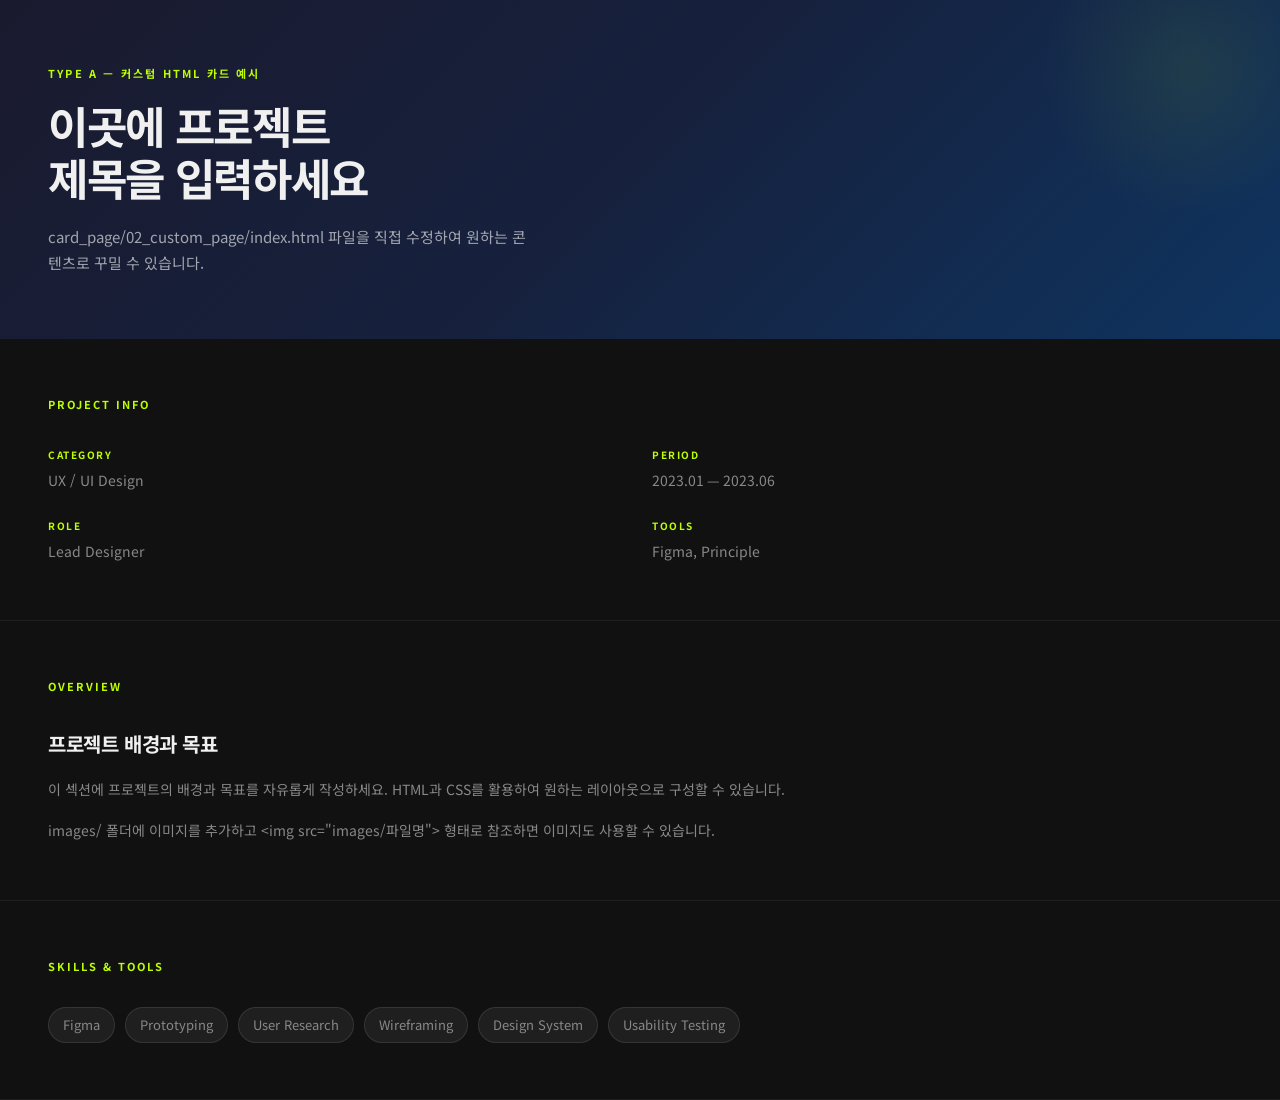
==== index.html @ d8ff1379 "test_upload Base test" ====
<!DOCTYPE html>
<html lang="ko">
<head>
  <meta charset="UTF-8">
  <meta name="viewport" content="width=device-width, initial-scale=1.0">
  <title>커스텀 페이지 예시</title>
  <link href="https://fonts.googleapis.com/css2?family=Noto+Sans+KR:wght@300;400;700&display=swap" rel="stylesheet">
  <style>
    :root {
      --accent: #beff00;
      --bg: #111;
      --text: #f0f0f0;
      --text-muted: #888;
    }

    * { box-sizing: border-box; margin: 0; padding: 0; }

    body {
      background: var(--bg);
      color: var(--text);
      font-family: 'Noto Sans KR', sans-serif;
      line-height: 1.7;
    }

    /* ── 히어로 ── */
    .hero {
      display: flex;
      flex-direction: column;
      justify-content: flex-end;
      padding: 64px 48px;
      min-height: 300px;
      background: linear-gradient(135deg, #1a1a2e 0%, #16213e 50%, #0f3460 100%);
      position: relative;
      overflow: hidden;
    }

    .hero-tag {
      font-size: 11px;
      font-weight: 700;
      letter-spacing: 0.2em;
      text-transform: uppercase;
      color: var(--accent);
      margin-bottom: 16px;
    }

    .hero-title {
      font-size: clamp(28px, 4vw, 44px);
      font-weight: 700;
      letter-spacing: -0.03em;
      line-height: 1.2;
      margin-bottom: 20px;
    }

    .hero-desc {
      font-size: 15px;
      color: rgba(255, 255, 255, 0.6);
      max-width: 480px;
    }

    .hero-orb {
      position: absolute;
      width: 300px;
      height: 300px;
      border-radius: 50%;
      background: radial-gradient(circle, rgba(190,255,0,0.08) 0%, transparent 70%);
      top: -80px;
      right: -60px;
      pointer-events: none;
    }

    /* ── 섹션 공통 ── */
    .section {
      padding: 56px 48px;
      border-bottom: 1px solid rgba(255,255,255,0.06);
    }

    .section-label {
      font-size: 11px;
      font-weight: 700;
      letter-spacing: 0.18em;
      text-transform: uppercase;
      color: var(--accent);
      margin-bottom: 32px;
    }

    /* ── 태그 리스트 ── */
    .tag-list {
      display: flex;
      flex-wrap: wrap;
      gap: 10px;
    }

    .tag {
      display: inline-block;
      padding: 6px 14px;
      background: rgba(255,255,255,0.06);
      border: 1px solid rgba(255,255,255,0.1);
      border-radius: 100px;
      font-size: 13px;
      color: var(--text-muted);
    }

    /* ── 이미지 그리드 ── */
    .img-grid {
      display: grid;
      grid-template-columns: repeat(2, 1fr);
      gap: 12px;
    }

    .img-grid img {
      width: 100%;
      aspect-ratio: 4/3;
      object-fit: cover;
      border-radius: 8px;
      background: #222;
    }

    /* ── 텍스트 블록 ── */
    .text-block {
      display: flex;
      flex-direction: column;
      gap: 16px;
    }

    .text-block h3 {
      font-size: 20px;
      font-weight: 700;
      letter-spacing: -0.02em;
    }

    .text-block p {
      font-size: 14px;
      color: var(--text-muted);
      line-height: 1.8;
    }

    /* ── 메타 데이터 ── */
    .meta-grid {
      display: grid;
      grid-template-columns: repeat(2, 1fr);
      gap: 24px;
    }

    .meta-item dt {
      font-size: 10px;
      font-weight: 700;
      letter-spacing: 0.15em;
      text-transform: uppercase;
      color: var(--accent);
      margin-bottom: 6px;
    }

    .meta-item dd {
      font-size: 14px;
      color: var(--text-muted);
    }
  </style>
</head>
<body>

  <!-- 히어로 -->
  <div class="hero">
    <div class="hero-orb"></div>
    <div class="hero-tag">Type A — 커스텀 HTML 카드 예시</div>
    <h1 class="hero-title">이곳에 프로젝트<br>제목을 입력하세요</h1>
    <p class="hero-desc">card_page/02_custom_page/index.html 파일을 직접 수정하여 원하는 콘텐츠로 꾸밀 수 있습니다.</p>
  </div>

  <!-- 메타 정보 -->
  <div class="section">
    <div class="section-label">Project Info</div>
    <dl class="meta-grid">
      <div class="meta-item">
        <dt>Category</dt>
        <dd>UX / UI Design</dd>
      </div>
      <div class="meta-item">
        <dt>Period</dt>
        <dd>2023.01 — 2023.06</dd>
      </div>
      <div class="meta-item">
        <dt>Role</dt>
        <dd>Lead Designer</dd>
      </div>
      <div class="meta-item">
        <dt>Tools</dt>
        <dd>Figma, Principle</dd>
      </div>
    </dl>
  </div>

  <!-- 개요 -->
  <div class="section">
    <div class="section-label">Overview</div>
    <div class="text-block">
      <h3>프로젝트 배경과 목표</h3>
      <p>이 섹션에 프로젝트의 배경과 목표를 자유롭게 작성하세요. HTML과 CSS를 활용하여 원하는 레이아웃으로 구성할 수 있습니다.</p>
      <p>images/ 폴더에 이미지를 추가하고 &lt;img src="images/파일명"&gt; 형태로 참조하면 이미지도 사용할 수 있습니다.</p>
    </div>
  </div>

  <!-- 사용 기술 -->
  <div class="section">
    <div class="section-label">Skills &amp; Tools</div>
    <div class="tag-list">
      <span class="tag">Figma</span>
      <span class="tag">Prototyping</span>
      <span class="tag">User Research</span>
      <span class="tag">Wireframing</span>
      <span class="tag">Design System</span>
      <span class="tag">Usability Testing</span>
    </div>
  </div>

</body>
</html>
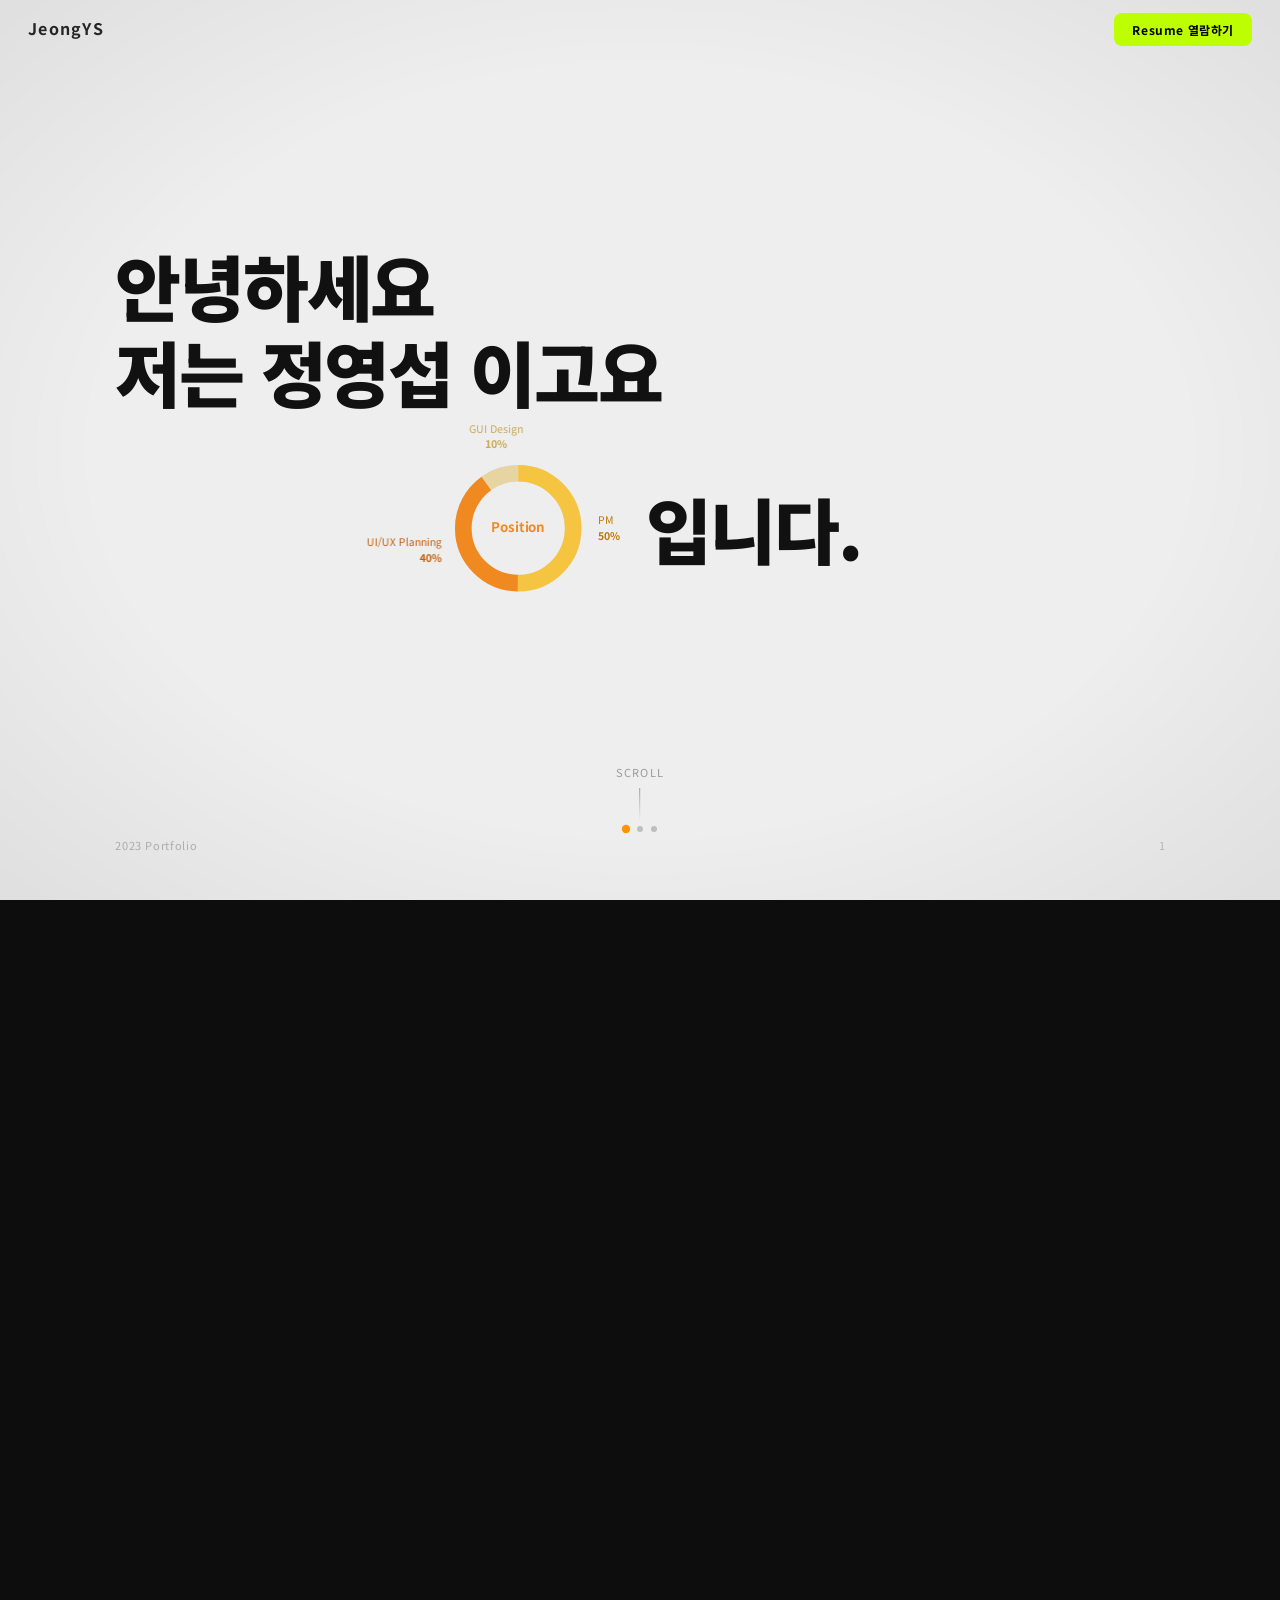
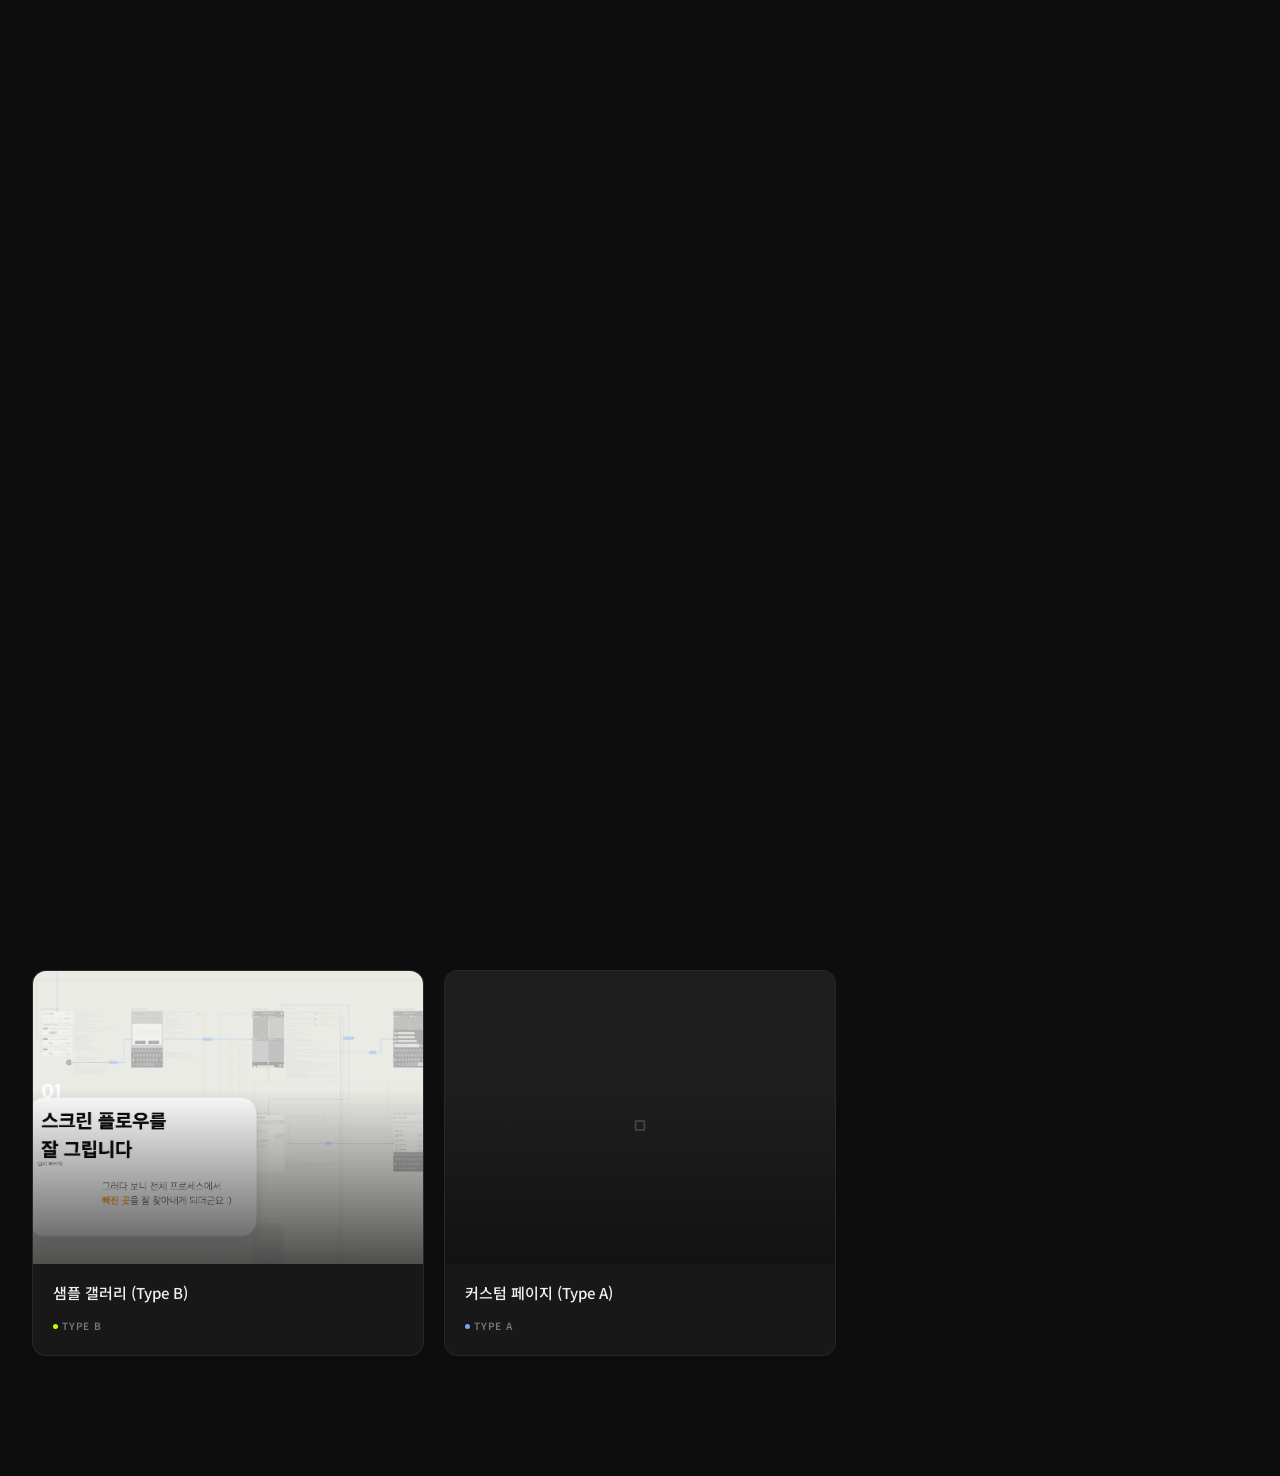
==== commit 55335d3a: "Update index.html" ====
--- a/index.html
+++ b/index.html
@@ -3,214 +3,175 @@
 <head>
   <meta charset="UTF-8">
   <meta name="viewport" content="width=device-width, initial-scale=1.0">
-  <title>커스텀 페이지 예시</title>
-  <link href="https://fonts.googleapis.com/css2?family=Noto+Sans+KR:wght@300;400;700&display=swap" rel="stylesheet">
-  <style>
-    :root {
-      --accent: #beff00;
-      --bg: #111;
-      --text: #f0f0f0;
-      --text-muted: #888;
-    }
-
-    * { box-sizing: border-box; margin: 0; padding: 0; }
-
-    body {
-      background: var(--bg);
-      color: var(--text);
-      font-family: 'Noto Sans KR', sans-serif;
-      line-height: 1.7;
-    }
-
-    /* ── 히어로 ── */
-    .hero {
-      display: flex;
-      flex-direction: column;
-      justify-content: flex-end;
-      padding: 64px 48px;
-      min-height: 300px;
-      background: linear-gradient(135deg, #1a1a2e 0%, #16213e 50%, #0f3460 100%);
-      position: relative;
-      overflow: hidden;
-    }
-
-    .hero-tag {
-      font-size: 11px;
-      font-weight: 700;
-      letter-spacing: 0.2em;
-      text-transform: uppercase;
-      color: var(--accent);
-      margin-bottom: 16px;
-    }
-
-    .hero-title {
-      font-size: clamp(28px, 4vw, 44px);
-      font-weight: 700;
-      letter-spacing: -0.03em;
-      line-height: 1.2;
-      margin-bottom: 20px;
-    }
-
-    .hero-desc {
-      font-size: 15px;
-      color: rgba(255, 255, 255, 0.6);
-      max-width: 480px;
-    }
-
-    .hero-orb {
-      position: absolute;
-      width: 300px;
-      height: 300px;
-      border-radius: 50%;
-      background: radial-gradient(circle, rgba(190,255,0,0.08) 0%, transparent 70%);
-      top: -80px;
-      right: -60px;
-      pointer-events: none;
-    }
-
-    /* ── 섹션 공통 ── */
-    .section {
-      padding: 56px 48px;
-      border-bottom: 1px solid rgba(255,255,255,0.06);
-    }
-
-    .section-label {
-      font-size: 11px;
-      font-weight: 700;
-      letter-spacing: 0.18em;
-      text-transform: uppercase;
-      color: var(--accent);
-      margin-bottom: 32px;
-    }
-
-    /* ── 태그 리스트 ── */
-    .tag-list {
-      display: flex;
-      flex-wrap: wrap;
-      gap: 10px;
-    }
-
-    .tag {
-      display: inline-block;
-      padding: 6px 14px;
-      background: rgba(255,255,255,0.06);
-      border: 1px solid rgba(255,255,255,0.1);
-      border-radius: 100px;
-      font-size: 13px;
-      color: var(--text-muted);
-    }
-
-    /* ── 이미지 그리드 ── */
-    .img-grid {
-      display: grid;
-      grid-template-columns: repeat(2, 1fr);
-      gap: 12px;
-    }
-
-    .img-grid img {
-      width: 100%;
-      aspect-ratio: 4/3;
-      object-fit: cover;
-      border-radius: 8px;
-      background: #222;
-    }
-
-    /* ── 텍스트 블록 ── */
-    .text-block {
-      display: flex;
-      flex-direction: column;
-      gap: 16px;
-    }
-
-    .text-block h3 {
-      font-size: 20px;
-      font-weight: 700;
-      letter-spacing: -0.02em;
-    }
-
-    .text-block p {
-      font-size: 14px;
-      color: var(--text-muted);
-      line-height: 1.8;
-    }
-
-    /* ── 메타 데이터 ── */
-    .meta-grid {
-      display: grid;
-      grid-template-columns: repeat(2, 1fr);
-      gap: 24px;
-    }
-
-    .meta-item dt {
-      font-size: 10px;
-      font-weight: 700;
-      letter-spacing: 0.15em;
-      text-transform: uppercase;
-      color: var(--accent);
-      margin-bottom: 6px;
-    }
-
-    .meta-item dd {
-      font-size: 14px;
-      color: var(--text-muted);
-    }
-  </style>
+  <title>JeongYS Portfolio</title>
+  <link rel="preconnect" href="https://fonts.googleapis.com">
+  <link rel="preconnect" href="https://fonts.gstatic.com" crossorigin>
+  <link href="https://fonts.googleapis.com/css2?family=Noto+Sans+KR:wght@300;400;500;700;900&display=swap" rel="stylesheet">
+  <link rel="stylesheet" href="style.css">
 </head>
 <body>
 
-  <!-- 히어로 -->
-  <div class="hero">
-    <div class="hero-orb"></div>
-    <div class="hero-tag">Type A — 커스텀 HTML 카드 예시</div>
-    <h1 class="hero-title">이곳에 프로젝트<br>제목을 입력하세요</h1>
-    <p class="hero-desc">card_page/02_custom_page/index.html 파일을 직접 수정하여 원하는 콘텐츠로 꾸밀 수 있습니다.</p>
-  </div>
+  <!-- 스크롤 진행 표시바 -->
+  <div id="scrollProgressBar"></div>
 
-  <!-- 메타 정보 -->
-  <div class="section">
-    <div class="section-label">Project Info</div>
-    <dl class="meta-grid">
-      <div class="meta-item">
-        <dt>Category</dt>
-        <dd>UX / UI Design</dd>
+  <!-- 고정 헤더 -->
+  <header class="site-header" id="siteHeader">
+    <div class="header-brand">JeongYS</div>
+    <div class="header-actions">
+      <button class="btn-resume" id="resumeBtn">Resume 열람하기</button>
+    </div>
+  </header>
+
+  <!-- ───────────── INTRO ───────────── -->
+  <section id="intro" class="intro-section">
+    <div class="intro-sticky" id="introSticky">
+
+      <!-- ── 슬라이드 1: 안녕하세요 + Position 도넛차트 ── -->
+      <div class="intro-slide" id="introSlide0">
+        <div class="slide-layout">
+          <div class="slide-heading">
+            <div class="slide-big-line" id="s1Line1">안녕하세요</div>
+            <div class="slide-big-line" id="s1Line2">저는 정영섭 이고요</div>
+          </div>
+
+          <div class="s1-bottom-row">
+            <!-- 도넛 차트 -->
+            <div class="donut-outer" id="s1Chart">
+              <div class="donut-inner">
+                <svg class="donut-svg" viewBox="0 0 200 200" fill="none" xmlns="http://www.w3.org/2000/svg">
+                  <!-- 배경 링 -->
+                  <circle class="donut-track" cx="100" cy="100" r="66"/>
+                  <!-- GUI Design 10% — 연한 노란색, 마지막 세그먼트 -->
+                  <circle class="donut-seg donut-gui" cx="100" cy="100" r="66"
+                    stroke-dasharray="0 414.69" stroke-dashoffset="-373.22"
+                    transform="rotate(-90 100 100)"/>
+                  <!-- UI/UX Planning 40% — 주황 -->
+                  <circle class="donut-seg donut-uiux" cx="100" cy="100" r="66"
+                    stroke-dasharray="0 414.69" stroke-dashoffset="-207.35"
+                    transform="rotate(-90 100 100)"/>
+                  <!-- PM 50% — 노랑, 12시 방향부터 시작 -->
+                  <circle class="donut-seg donut-pm" cx="100" cy="100" r="66"
+                    stroke-dasharray="0 414.69" stroke-dashoffset="0"
+                    transform="rotate(-90 100 100)"/>
+                  <!-- 중앙 텍스트 -->
+                  <text class="donut-center-text" x="100" y="100"
+                    text-anchor="middle" dominant-baseline="middle">Position</text>
+                </svg>
+                <!-- 외부 레이블 -->
+                <div class="d-label d-label-pm" id="s1LabelPm">PM<br><b>50%</b></div>
+                <div class="d-label d-label-uiux" id="s1LabelUiux">UI/UX Planning<br><b>40%</b></div>
+                <div class="d-label d-label-gui" id="s1LabelGui">GUI Design<br><b>10%</b></div>
+              </div>
+            </div>
+            <!-- "입니다." -->
+            <div class="slide-big-line s1-suffix" id="s1Suffix">입니다.</div>
+          </div>
+
+          <div class="slide-footer">
+            <span class="slide-footer-brand">2023 Portfolio</span>
+            <span class="slide-footer-num">1</span>
+          </div>
+        </div>
       </div>
-      <div class="meta-item">
-        <dt>Period</dt>
-        <dd>2023.01 — 2023.06</dd>
+
+      <!-- ── 슬라이드 2: 제가 주로 해왔던 작업을 ── -->
+      <div class="intro-slide" id="introSlide1">
+        <div class="slide-layout">
+          <div class="slide-heading">
+            <div class="slide-big-line" id="s2Line1">제가 주로 해왔던 작업을</div>
+            <div class="slide-big-line" id="s2Line2">나열해 봤습니다.</div>
+          </div>
+          <div class="slide-footer">
+            <span></span>
+            <span class="slide-footer-num">2</span>
+          </div>
+        </div>
       </div>
-      <div class="meta-item">
-        <dt>Role</dt>
-        <dd>Lead Designer</dd>
+
+      <!-- ── 슬라이드 3: "우리(=회사)가…" 인용구 ── -->
+      <div class="intro-slide" id="introSlide2">
+        <div class="slide-layout slide-layout-quote">
+          <div class="slide-heading">
+            <div class="slide-big-line s3-quote-line" id="s3Line1">
+              <span class="quote-mark">"</span><span class="quote-highlight">우리(=회사)가</span>
+            </div>
+            <div class="slide-big-line" id="s3Line2">써먹을 만한 능력이 있나?!"</div>
+            <div class="slide-big-line" id="s3Line3">싶은게 있었으면 좋겠군요.</div>
+          </div>
+          <div class="slide-footer">
+            <span></span>
+            <span class="slide-footer-num">3</span>
+          </div>
+        </div>
       </div>
-      <div class="meta-item">
-        <dt>Tools</dt>
-        <dd>Figma, Principle</dd>
+
+      <!-- 닷 네비게이터 -->
+      <div class="intro-dots" id="introDots">
+        <span class="intro-dot active" data-index="0"></span>
+        <span class="intro-dot" data-index="1"></span>
+        <span class="intro-dot" data-index="2"></span>
       </div>
-    </dl>
-  </div>
 
-  <!-- 개요 -->
-  <div class="section">
-    <div class="section-label">Overview</div>
-    <div class="text-block">
-      <h3>프로젝트 배경과 목표</h3>
-      <p>이 섹션에 프로젝트의 배경과 목표를 자유롭게 작성하세요. HTML과 CSS를 활용하여 원하는 레이아웃으로 구성할 수 있습니다.</p>
-      <p>images/ 폴더에 이미지를 추가하고 &lt;img src="images/파일명"&gt; 형태로 참조하면 이미지도 사용할 수 있습니다.</p>
+      <!-- 스크롤 유도 -->
+      <div class="intro-cue" id="introCue">
+        <span>Scroll</span>
+        <div class="intro-cue-arrow"></div>
+      </div>
+
+    </div>
+  </section>
+
+  <!-- ───────────── CARDS ───────────── -->
+  <section id="cards" class="cards-section">
+    <div class="cards-section-inner">
+      <div class="cards-grid" id="cardsGrid">
+        <!-- JS가 cards.json 기반으로 렌더링 -->
+        <div class="cards-loading" id="cardsLoading">
+          <div class="spinner"></div>
+        </div>
+      </div>
+    </div>
+  </section>
+
+  <!-- ───────────── 카드 상세 팝업 ───────────── -->
+  <div id="cardPopup" class="popup" role="dialog" aria-modal="true" aria-label="포트폴리오 상세">
+    <div class="popup-backdrop" id="cardPopupBackdrop"></div>
+    <div class="popup-panel" id="cardPopupPanel">
+      <button class="popup-close" id="cardPopupClose" aria-label="닫기">✕</button>
+      <div class="popup-scroll-wrap" id="cardPopupScroll">
+        <!-- 상단 센티넬: 이전 카드 로딩 트리거 -->
+        <div class="popup-sentinel" id="cardTopSentinel"></div>
+        <!-- 동적으로 카드 블록 삽입 -->
+        <div class="popup-blocks" id="cardPopupBlocks"></div>
+        <!-- 하단 센티넬: 다음 카드 로딩 트리거 -->
+        <div class="popup-sentinel" id="cardBottomSentinel"></div>
+      </div>
     </div>
   </div>
 
-  <!-- 사용 기술 -->
-  <div class="section">
-    <div class="section-label">Skills &amp; Tools</div>
-    <div class="tag-list">
-      <span class="tag">Figma</span>
-      <span class="tag">Prototyping</span>
-      <span class="tag">User Research</span>
-      <span class="tag">Wireframing</span>
-      <span class="tag">Design System</span>
-      <span class="tag">Usability Testing</span>
+  <!-- ───────────── 이력서 팝업 ───────────── -->
+  <div id="resumePopup" class="popup" role="dialog" aria-modal="true" aria-label="Resume">
+    <div class="popup-backdrop" id="resumePopupBackdrop"></div>
+    <div class="popup-panel" id="resumePopupPanel">
+      <button class="popup-close" id="resumePopupClose" aria-label="닫기">✕</button>
+      <div class="popup-scroll-wrap" id="resumePopupScroll">
+        <div class="popup-blocks" id="resumePopupBlocks">
+          <div class="cards-loading">
+            <div class="spinner"></div>
+          </div>
+        </div>
+      </div>
     </div>
   </div>
 
+  <!-- Go to Top 버튼 -->
+  <button class="go-top-btn" id="goTopBtn" aria-label="맨 위로">
+    <svg width="16" height="16" viewBox="0 0 16 16" fill="none" xmlns="http://www.w3.org/2000/svg">
+      <path d="M8 12V4M8 4L4 8M8 4L12 8" stroke="currentColor" stroke-width="1.8" stroke-linecap="round" stroke-linejoin="round"/>
+    </svg>
+    <span>Top</span>
+  </button>
+
+  <script src="script.js"></script>
 </body>
 </html>
--- a/style.css
+++ b/style.css
@@ -0,0 +1,822 @@
+/* ─────────────────────────────────────────
+   CSS 변수 & 리셋
+───────────────────────────────────────── */
+:root {
+  --bg:           #0d0d0d;
+  --bg-card:      #181818;
+  --bg-popup:     #111111;
+  --accent:       #beff00;
+  --accent-glow:  rgba(190, 255, 0, 0.25);
+  --text:         #f0f0f0;
+  --text-muted:   #777;
+  --text-dim:     #444;
+  --border:       rgba(255, 255, 255, 0.07);
+  --radius-sm:    8px;
+  --radius:       14px;
+  --radius-lg:    20px;
+  --ease:         cubic-bezier(0.4, 0, 0.2, 1);
+  --dur:          0.32s;
+}
+
+*, *::before, *::after { box-sizing: border-box; margin: 0; padding: 0; }
+
+html { scroll-behavior: smooth; }
+
+body {
+  background: var(--bg);
+  color: var(--text);
+  font-family: 'Noto Sans KR', -apple-system, BlinkMacSystemFont, 'Segoe UI', sans-serif;
+  font-size: 15px;
+  line-height: 1.6;
+  overflow-x: hidden;
+}
+
+::-webkit-scrollbar { display: none; }
+* { scrollbar-width: none; }
+
+img { display: block; max-width: 100%; }
+button { cursor: pointer; border: none; background: none; font-family: inherit; }
+
+/* ─────────────────────────────────────────
+   스크롤 진행 표시바
+───────────────────────────────────────── */
+#scrollProgressBar {
+  position: fixed;
+  top: 0;
+  left: 0;
+  height: 2px;
+  width: 0%;
+  background: var(--accent);
+  z-index: 9999;
+  transition: width 0.1s linear;
+  box-shadow: 0 0 8px var(--accent-glow);
+}
+
+/* ─────────────────────────────────────────
+   헤더
+───────────────────────────────────────── */
+.site-header {
+  position: fixed;
+  top: 0;
+  left: 0;
+  right: 0;
+  z-index: 100;
+  display: flex;
+  align-items: center;
+  justify-content: space-between;
+  padding: 0 28px;
+  height: 58px;
+  background: rgba(13, 13, 13, 0);
+  transition: background var(--dur) var(--ease), backdrop-filter var(--dur) var(--ease);
+}
+
+.site-header.scrolled {
+  background: rgba(13, 13, 13, 0.85);
+  backdrop-filter: blur(16px);
+  -webkit-backdrop-filter: blur(16px);
+  border-bottom: 1px solid var(--border);
+}
+
+.header-brand {
+  font-size: 16px;
+  font-weight: 700;
+  letter-spacing: 0.08em;
+  color: #111111; /* 기본: 어두운 색 (인트로 밝은 배경 위) */
+  opacity: 0.9;
+  transition: color var(--dur) var(--ease);
+}
+
+.site-header.scrolled .header-brand {
+  color: var(--text); /* 스크롤 후 헤더 어두워지면 밝은 텍스트 */
+}
+
+.btn-resume {
+  background: var(--accent);
+  color: #000;
+  font-size: 12px;
+  font-weight: 700;
+  letter-spacing: 0.05em;
+  padding: 8px 18px;
+  border-radius: var(--radius-sm);
+  transition: box-shadow var(--dur) var(--ease), transform 0.15s var(--ease);
+}
+
+.btn-resume:hover {
+  box-shadow: 0 0 24px var(--accent-glow);
+  transform: translateY(-1px);
+}
+
+/* ─────────────────────────────────────────
+   INTRO 섹션
+───────────────────────────────────────── */
+.intro-section {
+  position: relative;
+  height: 280vh;
+}
+
+.intro-sticky {
+  position: sticky;
+  top: 0;
+  height: 100vh;
+  width: 100%;
+  overflow: hidden;
+  background: #eeeeee;
+}
+
+/* 주변부 비네팅 — 밝은 배경에 맞춰 매우 연하게 */
+.intro-sticky::after {
+  content: '';
+  position: absolute;
+  inset: 0;
+  background: radial-gradient(ellipse at center, transparent 60%, rgba(0,0,0,0.06) 100%);
+  pointer-events: none;
+  z-index: 8;
+}
+
+.intro-slide {
+  position: absolute;
+  inset: 0;
+  opacity: 0;
+  will-change: opacity, transform;
+}
+
+/* ── 슬라이드 공통 레이아웃 ── */
+.slide-layout {
+  position: absolute;
+  inset: 0;
+  display: flex;
+  flex-direction: column;
+  justify-content: center;
+  padding: 0 9vw 5vh;
+}
+
+.slide-layout-quote {
+  justify-content: center;
+}
+
+.slide-heading {
+  display: flex;
+  flex-direction: column;
+  gap: 0.1em;
+}
+
+/* 큰 텍스트 공통 */
+.slide-big-line {
+  font-size: clamp(36px, 5.6vw, 78px);
+  font-weight: 900;
+  line-height: 1.18;
+  letter-spacing: -0.03em;
+  color: #111111;
+  opacity: 0;
+  transform: translateY(32px);
+  will-change: opacity, transform;
+}
+
+/* 슬라이드 1 하단 행 (도넛 + 입니다.) */
+.s1-bottom-row {
+  display: flex;
+  align-items: center;
+  gap: 3.5vw;
+  margin-top: 3.5vh;
+  margin-left: 25vw;
+}
+
+.s1-suffix {
+  /* 나머지 위치/크기는 .slide-big-line 상속 */
+}
+
+/* 슬라이드 푸터 */
+.slide-footer {
+  position: absolute;
+  bottom: 5vh;
+  left: 9vw;
+  right: 9vw;
+  display: flex;
+  justify-content: space-between;
+  align-items: flex-end;
+  opacity: 0;
+  will-change: opacity;
+}
+
+.slide-footer-brand {
+  font-size: 11px;
+  color: rgba(0,0,0,0.25);
+  letter-spacing: 0.06em;
+}
+
+.slide-footer-num {
+  font-size: 11px;
+  color: rgba(0,0,0,0.20);
+  font-variant-numeric: tabular-nums;
+}
+
+/* ── 슬라이드 3: 강조색 — 밝은 배경에서 가독성 있는 골드 ── */
+.quote-mark {
+  color: #fe9500;
+}
+
+.quote-highlight {
+  color: #fe9500;
+}
+
+/* ─────────────────────────────────────────
+   도넛 차트
+───────────────────────────────────────── */
+.donut-outer {
+  position: relative;
+  opacity: 0;
+  transform: translateY(32px);
+  will-change: opacity, transform;
+  flex-shrink: 0;
+}
+
+.donut-inner {
+  position: relative;
+  width: clamp(120px, 13vw, 200px);
+  height: clamp(120px, 13vw, 200px);
+}
+
+.donut-svg {
+  width: 100%;
+  height: 100%;
+  overflow: visible;
+}
+
+/* 배경 링 */
+.donut-track {
+  fill: none;
+  stroke: rgba(0,0,0,0.07);
+  stroke-width: 20;
+}
+
+/* 세그먼트 공통 */
+.donut-seg {
+  fill: none;
+  stroke-width: 20;
+  stroke-linecap: butt;
+}
+
+.donut-pm   { stroke: #f5c542; }
+.donut-uiux { stroke: #f08a20; }
+.donut-gui  { stroke: #f5c542; opacity: 0.38; } /* 연하게 표현 — JS가 dasharray 제어 */
+
+/* 중앙 텍스트 */
+.donut-center-text {
+  font-family: 'Noto Sans KR', sans-serif;
+  font-size: 16px;
+  font-weight: 700;
+  fill: #f08a20;
+  letter-spacing: -0.01em;
+}
+
+/* ── 도넛 레이블 ── */
+.d-label {
+  position: absolute;
+  font-size: clamp(9px, 0.82vw, 11px);
+  line-height: 1.5;
+  opacity: 0;
+  will-change: opacity;
+  white-space: nowrap;
+  pointer-events: none;
+}
+
+.d-label b {
+  display: block;
+  font-weight: 700;
+}
+
+/*
+  각 레이블은 해당 호(arc)의 중점 각도 위치에 배치.
+  컨테이너 기준 (0,0) = 왼쪽 상단, center = (50%, 50%).
+  외곽 오프셋 = 호 외곽 반지름(76/100 SVG → 38%) + 여백 4% = 42% of 컨테이너.
+
+  PM(50%)  : θ = 90°  → sin=1, cos=0
+    x = 50% + 42%*1  = 92%,  y = 50% - 42%*0  = 50%  → 오른쪽 중앙
+  UI/UX(40%): θ = 252° → sin=-0.951, cos=-0.309
+    x = 50% - 40%    = 10%,  y = 50% + 13%    = 63%  → 왼쪽 아래
+  GUI(10%) : θ = 342° → sin=-0.309, cos=0.951
+    x = 50% - 13%    = 37%,  y = 50% - 40%    = 10%  → 위쪽 중앙-왼쪽
+*/
+
+/* PM 50% — 3시 방향 오른쪽 */
+.d-label-pm {
+  left: 92%;
+  top: 50%;
+  transform: translate(10px, -50%);
+  color: #c07800;
+  text-align: left;
+}
+.d-label-pm b { color: #c07800; }
+
+/* UI/UX Planning 40% — 7~8시 방향 왼쪽 아래 */
+.d-label-uiux {
+  left: 10%;
+  top: 63%;
+  transform: translate(calc(-100% - 10px), -50%);
+  color: #c06010;
+  text-align: right;
+}
+.d-label-uiux b { color: #c06010; }
+
+/* GUI Design 10% — 11시 방향 위쪽 */
+.d-label-gui {
+  left: 37%;
+  top: 10%;
+  transform: translate(-50%, calc(-100% - 10px));
+  color: rgba(180, 130, 0, 0.65);
+  text-align: center;
+}
+.d-label-gui b { color: rgba(180, 130, 0, 0.65); }
+
+/* 닷 네비게이터 */
+.intro-dots {
+  position: absolute;
+  bottom: 68px;
+  left: 50%;
+  transform: translateX(-50%);
+  display: flex;
+  gap: 8px;
+  z-index: 10;
+}
+
+.intro-dot {
+  width: 6px;
+  height: 6px;
+  border-radius: 50%;
+  background: rgba(0, 0, 0, 0.2);
+  transition: background var(--dur) var(--ease), transform var(--dur) var(--ease);
+}
+
+.intro-dot.active {
+  background: #fe9500;
+  transform: scale(1.4);
+}
+
+/* 스크롤 유도 */
+.intro-cue {
+  position: absolute;
+  bottom: 80px;
+  left: 50%;
+  transform: translateX(-50%);
+  display: flex;
+  flex-direction: column;
+  align-items: center;
+  gap: 6px;
+  z-index: 10;
+  opacity: 1;
+  transition: opacity 0.4s var(--ease);
+  color: rgba(0, 0, 0, 0.35);
+  font-size: 11px;
+  letter-spacing: 0.1em;
+  text-transform: uppercase;
+}
+
+.intro-cue.hidden { opacity: 0; }
+
+.intro-cue-arrow {
+  width: 1px;
+  height: 32px;
+  background: linear-gradient(to bottom, rgba(0,0,0,0.35), transparent);
+  animation: cueArrow 1.6s ease-in-out infinite;
+}
+
+@keyframes cueArrow {
+  0%, 100% { transform: scaleY(1); opacity: 1; }
+  50%       { transform: scaleY(0.6); opacity: 0.4; }
+}
+
+/* ─────────────────────────────────────────
+   카드 섹션
+───────────────────────────────────────── */
+.cards-section {
+  position: relative;
+  z-index: 2;
+  background: var(--bg);
+}
+
+.cards-section-inner {
+  max-width: 1280px;
+  margin: 0 auto;
+  padding: 50px 32px 120px;
+}
+
+.cards-grid {
+  display: grid;
+  grid-template-columns: repeat(3, 1fr);
+  gap: 20px;
+}
+
+@media (max-width: 900px) {
+  .cards-grid { grid-template-columns: repeat(2, 1fr); }
+}
+
+@media (max-width: 560px) {
+  .cards-grid { grid-template-columns: 1fr; }
+  .cards-section-inner { padding: 48px 16px 80px; }
+}
+
+/* 카드 아이템 */
+.card-item {
+  position: relative;
+  background: var(--bg-card);
+  border: 1px solid var(--border);
+  border-radius: var(--radius);
+  overflow: hidden;
+  cursor: pointer;
+  opacity: 0;
+  transform: translateY(28px);
+  transition:
+    opacity 0.5s var(--ease),
+    transform 0.5s var(--ease),
+    box-shadow var(--dur) var(--ease),
+    border-color var(--dur) var(--ease);
+}
+
+.card-item.revealed {
+  opacity: 1;
+  transform: translateY(0);
+}
+
+.card-item:hover {
+  box-shadow: 0 8px 40px rgba(0, 0, 0, 0.5), 0 0 0 1px rgba(190, 255, 0, 0.2);
+  border-color: rgba(190, 255, 0, 0.2);
+  transform: translateY(-4px);
+}
+
+.card-thumb {
+  position: relative;
+  width: 100%;
+  aspect-ratio: 4 / 3;
+  background: #1e1e1e;
+  background-size: cover;
+  background-position: center;
+  overflow: hidden;
+}
+
+.card-thumb-inner {
+  position: absolute;
+  inset: 0;
+  background: inherit;
+  background-size: cover;
+  background-position: center;
+  transition: transform 0.6s var(--ease);
+}
+
+.card-item:hover .card-thumb-inner {
+  transform: scale(1.05);
+}
+
+.card-thumb-overlay {
+  position: absolute;
+  inset: 0;
+  background: linear-gradient(to bottom, transparent 40%, rgba(13,13,13,0.7) 100%);
+}
+
+.card-thumb-empty {
+  position: absolute;
+  inset: 0;
+  display: flex;
+  align-items: center;
+  justify-content: center;
+  color: var(--text-dim);
+  font-size: 28px;
+}
+
+.card-meta {
+  padding: 18px 20px 20px;
+}
+
+.card-title {
+  font-size: 15px;
+  font-weight: 500;
+  color: var(--text);
+  line-height: 1.4;
+  margin-bottom: 8px;
+  display: -webkit-box;
+  -webkit-line-clamp: 2;
+  -webkit-box-orient: vertical;
+  overflow: hidden;
+}
+
+.card-type-badge {
+  display: inline-flex;
+  align-items: center;
+  gap: 4px;
+  font-size: 10px;
+  font-weight: 600;
+  letter-spacing: 0.08em;
+  color: var(--text-muted);
+  text-transform: uppercase;
+}
+
+.card-type-badge::before {
+  content: '';
+  display: inline-block;
+  width: 5px;
+  height: 5px;
+  border-radius: 50%;
+  background: var(--text-dim);
+}
+
+.card-type-badge.type-a::before { background: #7b9fff; }
+.card-type-badge.type-b::before { background: var(--accent); }
+
+/* 로딩 스피너 */
+.cards-loading {
+  grid-column: 1 / -1;
+  display: flex;
+  justify-content: center;
+  padding: 60px 0;
+}
+
+.spinner {
+  width: 28px;
+  height: 28px;
+  border: 2px solid var(--border);
+  border-top-color: var(--accent);
+  border-radius: 50%;
+  animation: spin 0.7s linear infinite;
+}
+
+@keyframes spin { to { transform: rotate(360deg); } }
+
+/* ─────────────────────────────────────────
+   팝업 공통
+───────────────────────────────────────── */
+.popup {
+  position: fixed;
+  inset: 0;
+  z-index: 200;
+  display: flex;
+  align-items: center;
+  justify-content: center;
+  pointer-events: none;
+  visibility: hidden;
+}
+
+.popup.active {
+  pointer-events: all;
+  visibility: visible;
+}
+
+/* 반투명 블러 배경 */
+.popup-backdrop {
+  position: absolute;
+  inset: 0;
+  background: rgba(0, 0, 0, 0.72);
+  backdrop-filter: blur(22px);
+  -webkit-backdrop-filter: blur(22px);
+  opacity: 0;
+  transition: opacity var(--dur) var(--ease);
+}
+
+.popup.active .popup-backdrop {
+  opacity: 1;
+}
+
+/* 팝업 패널 */
+.popup-panel {
+  position: relative;
+  z-index: 1;
+  width: min(97vw, 1920px);
+  height: 96vh;
+  background: var(--bg-popup);
+  border: 1px solid var(--border);
+  border-radius: var(--radius-lg);
+  overflow: hidden;
+  display: flex;
+  flex-direction: column;
+  opacity: 0;
+  transform: translateY(20px) scale(0.97);
+  transition: opacity var(--dur) var(--ease), transform var(--dur) var(--ease);
+  box-shadow: 0 32px 80px rgba(0,0,0,0.8), 0 0 0 1px rgba(255,255,255,0.04);
+  margin-top: 4vh;
+}
+
+.popup.active .popup-panel {
+  opacity: 1;
+  transform: translateY(0) scale(1);
+}
+
+@media (max-width: 640px) {
+  .popup-panel {
+    width: 100vw;
+    height: 100vh;
+    border-radius: 0;
+    border: none;
+  }
+}
+
+/* 닫기 버튼 */
+.popup-close {
+  position: absolute;
+  top: 16px;
+  right: 16px;
+  z-index: 10;
+  width: 36px;
+  height: 36px;
+  border-radius: 50%;
+  background: rgba(255, 255, 255, 0.08);
+  color: var(--text-muted);
+  font-size: 15px;
+  display: flex;
+  align-items: center;
+  justify-content: center;
+  transition: background var(--dur) var(--ease), color var(--dur) var(--ease);
+  line-height: 1;
+}
+
+.popup-close:hover {
+  background: rgba(255, 255, 255, 0.16);
+  color: var(--text);
+}
+
+/* 팝업 스크롤 영역 */
+.popup-scroll-wrap {
+  flex: 1;
+  overflow-y: auto;
+  overflow-x: hidden;
+  overscroll-behavior: contain;
+  -webkit-overflow-scrolling: touch;
+}
+
+.popup-sentinel {
+  height: 1px;
+  width: 100%;
+  pointer-events: none;
+}
+
+/* 팝업 내 로딩 */
+.popup-loading {
+  display: flex;
+  justify-content: center;
+  padding: 40px;
+}
+
+/* ─────────────────────────────────────────
+   카드 블록 (팝업 내 콘텐츠 단위)
+───────────────────────────────────────── */
+.card-block {
+  position: relative;
+}
+
+.card-block + .card-block {
+  border-top: 1px solid var(--border);
+}
+
+/* 카드 헤더: 첫 이미지를 옅게 배경으로 */
+.card-block-header {
+  position: relative;
+  padding: 32px 48px 24px;
+  min-height: 80px;
+  display: flex;
+  flex-direction: column;
+  justify-content: flex-end;
+  overflow: hidden;
+}
+
+.card-block-header-bg {
+  position: absolute;
+  inset: 0;
+  background-size: cover;
+  background-position: center;
+  opacity: 0.12;
+  filter: blur(2px);
+  transform: scale(1.05);
+}
+
+.card-block-title {
+  position: relative;
+  font-size: 26px;
+  font-weight: 700;
+  color: var(--text);
+  letter-spacing: -0.02em;
+  line-height: 1.3;
+}
+
+/* Type B: 이미지 순차 표시 */
+.card-block-images {
+  display: flex;
+  flex-direction: column;
+}
+
+.card-block-images img {
+  width: 100%;
+  height: auto;
+  display: block;
+}
+
+/* Type A: iframe */
+.card-block-iframe-wrap {
+  width: 100%;
+  min-height: 500px;
+}
+
+.card-block-iframe-wrap iframe {
+  width: 100%;
+  min-height: 500px;
+  border: none;
+  display: block;
+}
+
+/* 팝업 내 빈 상태 */
+.popup-empty {
+  display: flex;
+  flex-direction: column;
+  align-items: center;
+  justify-content: center;
+  padding: 80px 32px;
+  color: var(--text-muted);
+  text-align: center;
+  gap: 12px;
+}
+
+.popup-empty-icon {
+  font-size: 32px;
+  opacity: 0.4;
+}
+
+/* ─────────────────────────────────────────
+   이력서 팝업
+───────────────────────────────────────── */
+.resume-block-images {
+  display: flex;
+  flex-direction: column;
+}
+
+.resume-block-images img {
+  width: 100%;
+  height: auto;
+  display: block;
+}
+
+/* ─────────────────────────────────────────
+   Go to Top 버튼
+───────────────────────────────────────── */
+.go-top-btn {
+  position: fixed;
+  bottom: 24px;
+  right: 12px;
+  z-index: 250;
+  display: flex;
+  flex-direction: column;
+  align-items: center;
+  gap: 3px;
+  width: 48px;
+  padding: 10px 0;
+  border-radius: var(--radius-sm);
+  background: rgba(255, 255, 255, 0.07);
+  color: var(--text-muted);
+  font-size: 9px;
+  font-weight: 600;
+  letter-spacing: 0.08em;
+  text-transform: uppercase;
+  border: 1px solid var(--border);
+  backdrop-filter: blur(10px);
+  -webkit-backdrop-filter: blur(10px);
+  opacity: 0;
+  transform: translateY(12px);
+  pointer-events: none;
+  transition:
+    opacity var(--dur) var(--ease),
+    transform var(--dur) var(--ease),
+    background var(--dur) var(--ease),
+    box-shadow var(--dur) var(--ease);
+}
+
+.go-top-btn.visible {
+  opacity: 1;
+  transform: translateY(0);
+  pointer-events: all;
+}
+
+.go-top-btn:hover {
+  background: rgba(190, 255, 0, 0.12);
+  color: var(--accent);
+  box-shadow: 0 0 20px var(--accent-glow);
+  border-color: rgba(190, 255, 0, 0.3);
+}
+
+/* body에 팝업 열렸을 때 스크롤 막기 */
+body.popup-open {
+  overflow: hidden;
+}
+
+/* ─────────────────────────────────────────
+   이력서 PDF 뷰어
+───────────────────────────────────────── */
+.resume-pdf-wrap {
+  width: 100%;
+  height: 100%;
+  display: flex;
+  flex-direction: column;
+}
+
+.resume-pdf {
+  width: 100%;
+  flex: 1;
+  min-height: calc(90vh - 60px); /* 팝업 패널 높이 - 여백 */
+  border: none;
+  display: block;
+  background: #fff;
+}
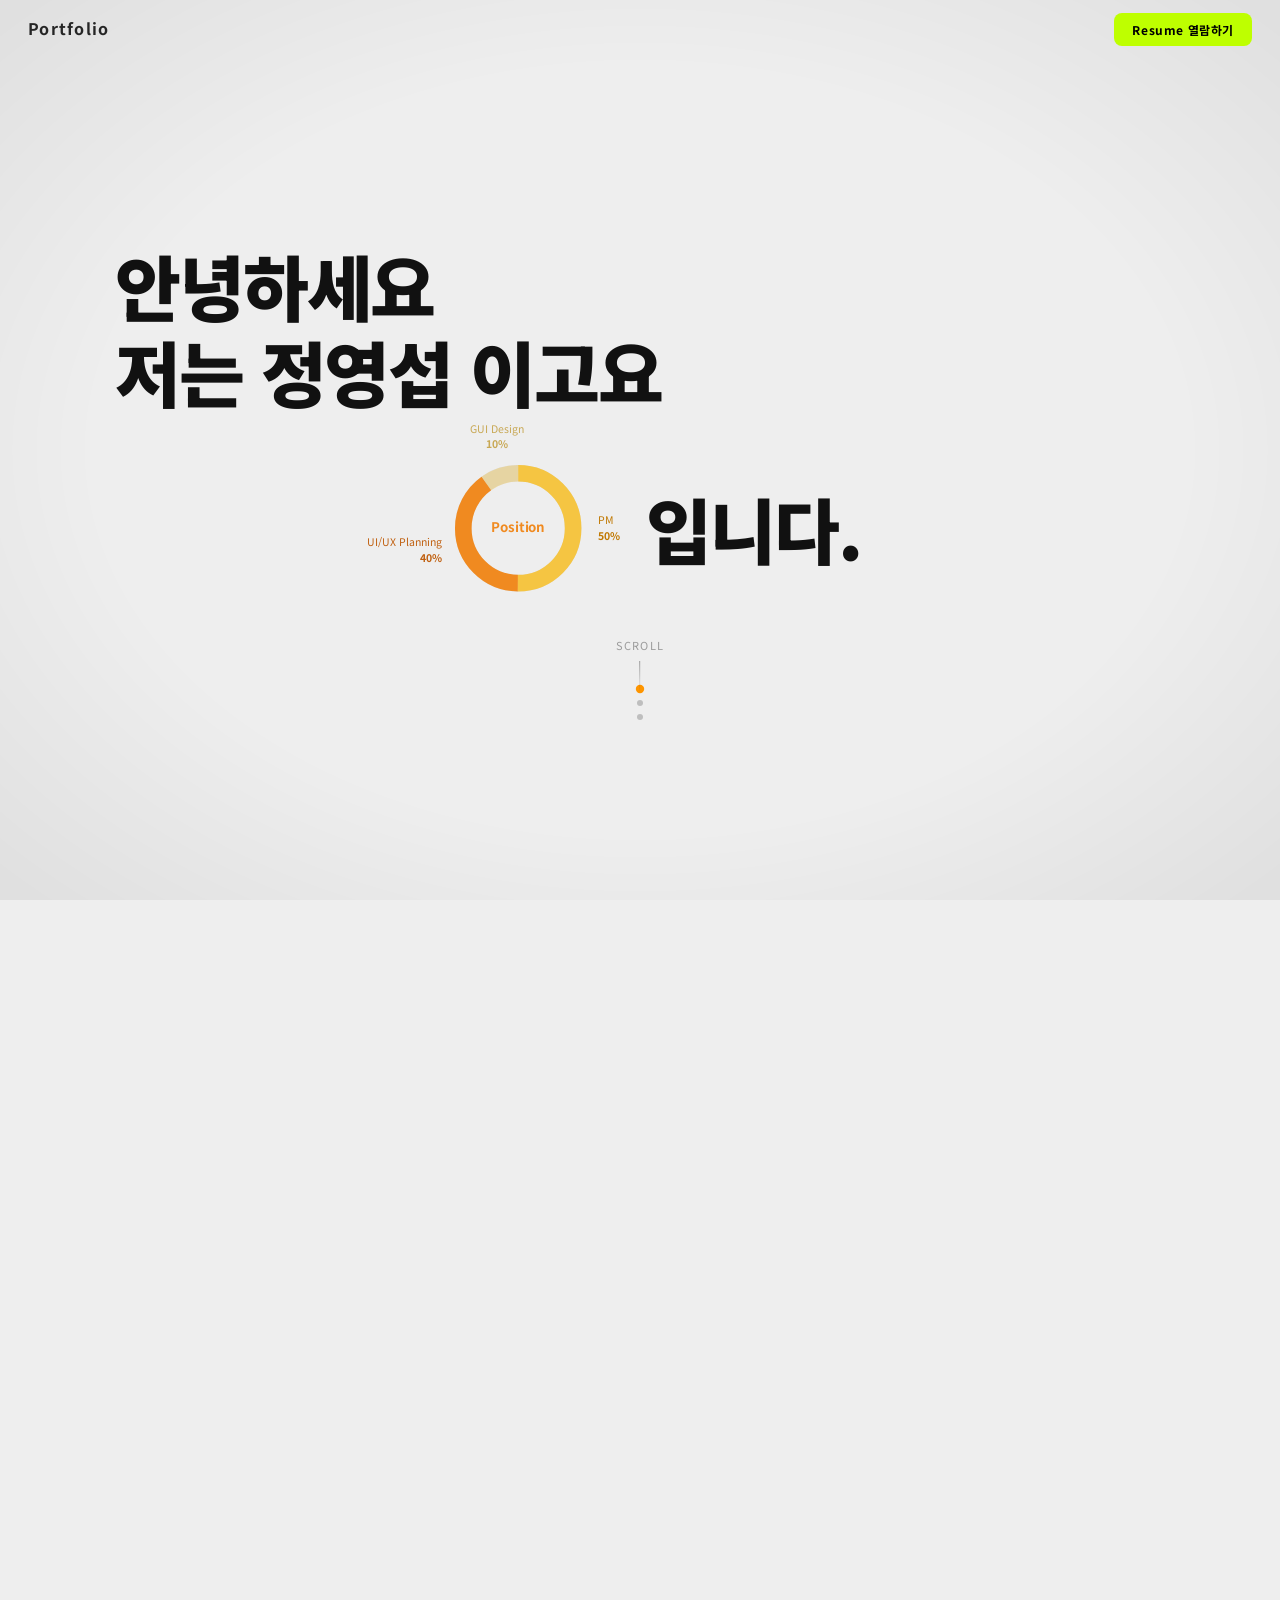
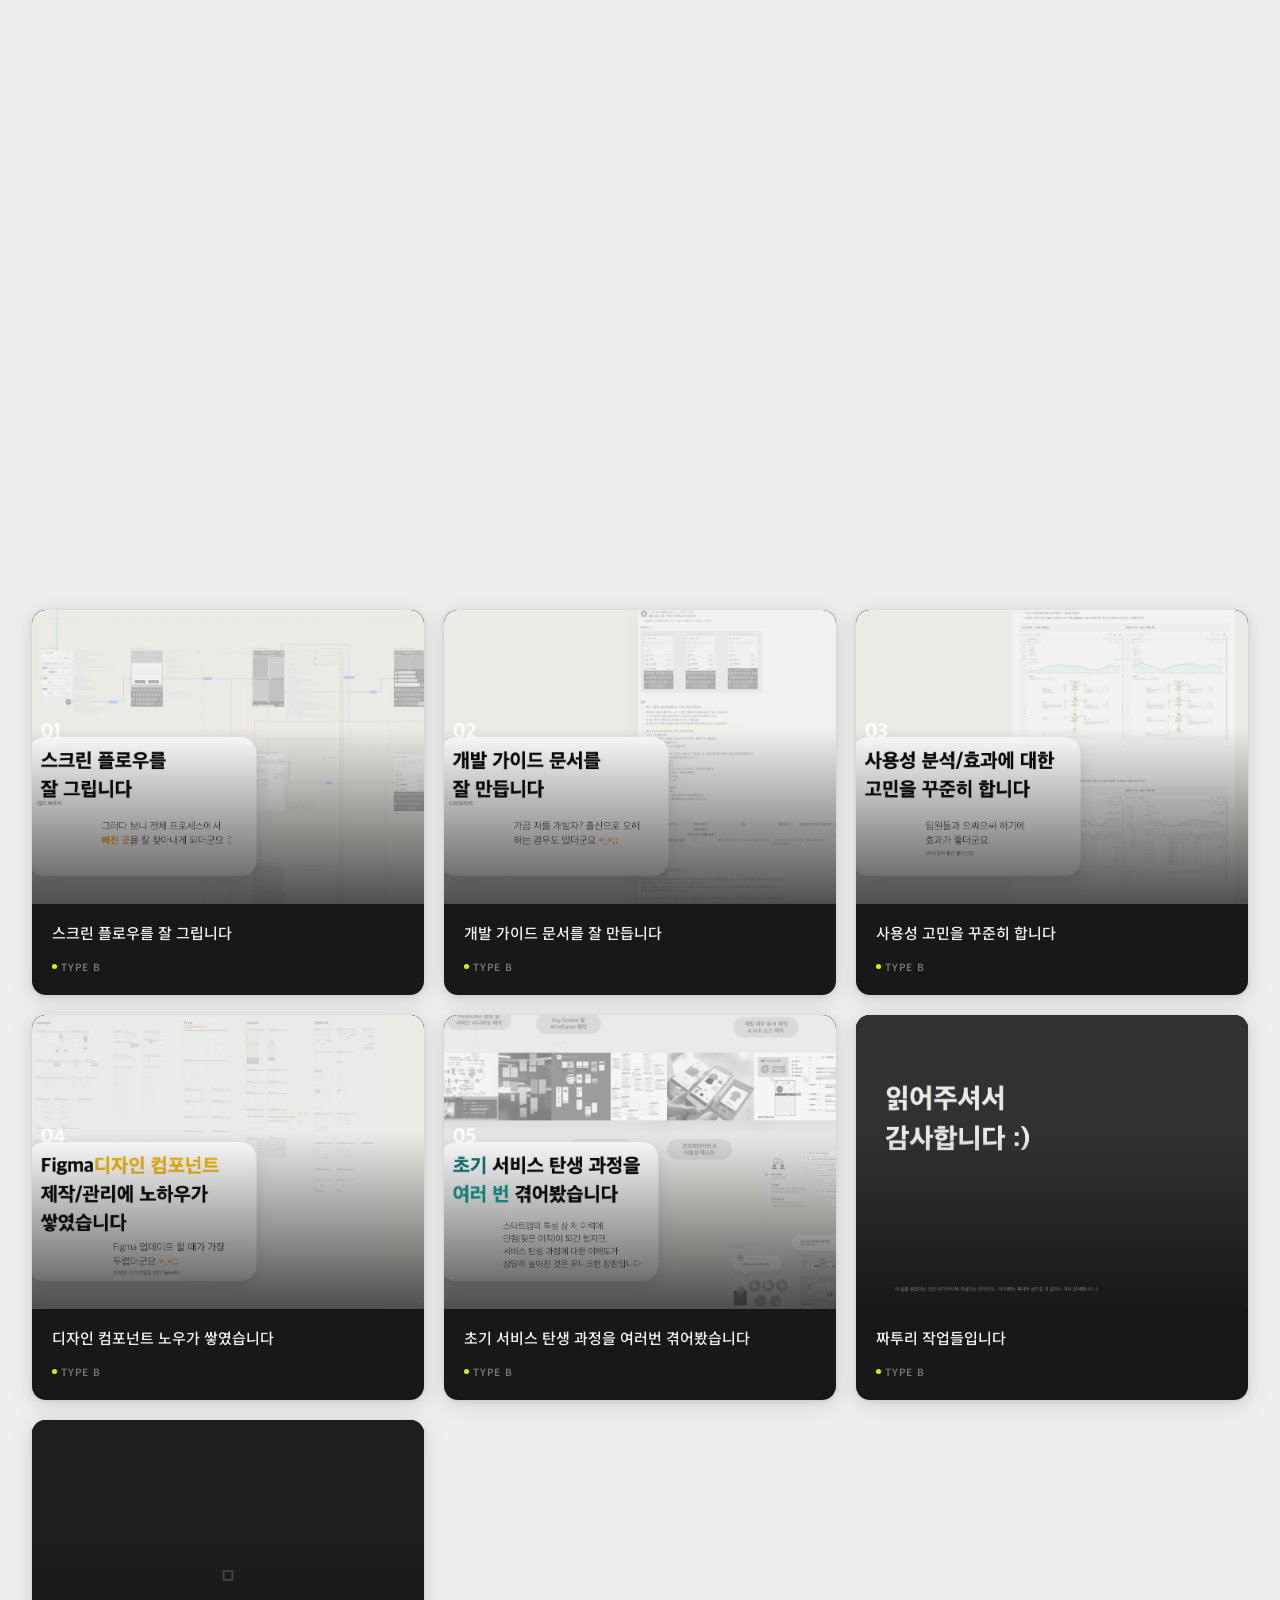
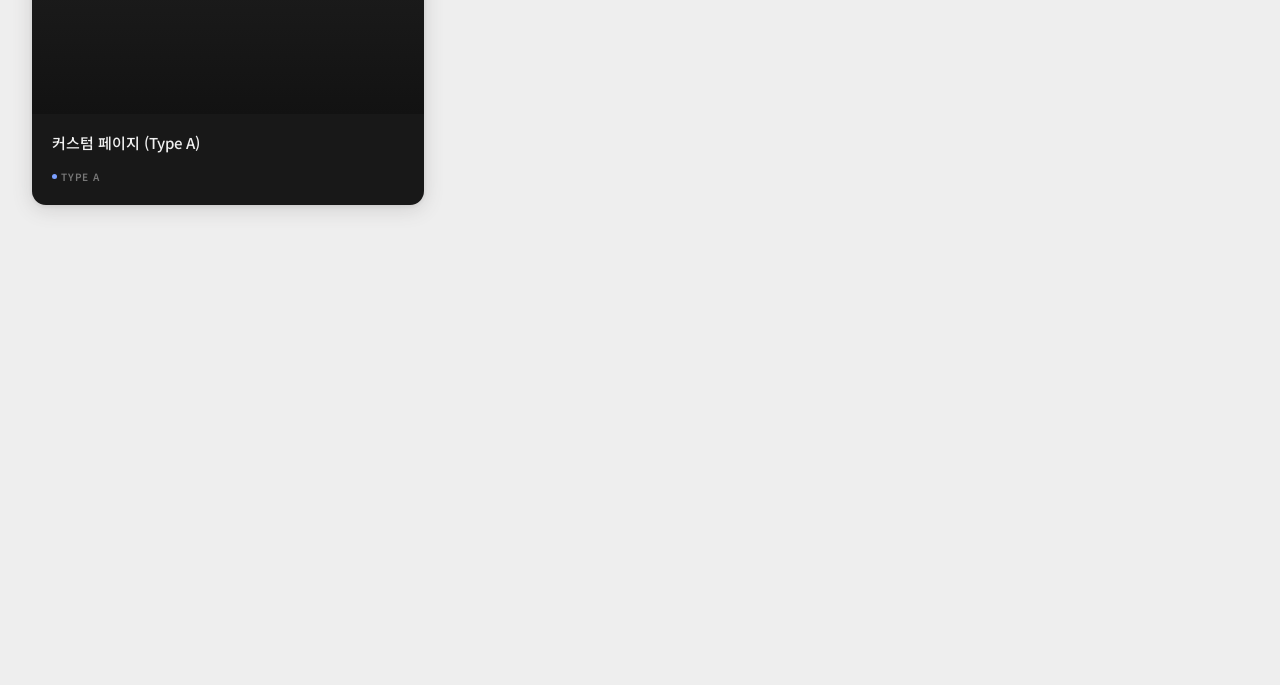
==== commit f7f3bc50: "Update index.html" ====
--- a/index.html
+++ b/index.html
@@ -16,7 +16,7 @@
 
   <!-- 고정 헤더 -->
   <header class="site-header" id="siteHeader">
-    <div class="header-brand">JeongYS</div>
+    <div class="header-brand">Portfolio</div>
     <div class="header-actions">
       <button class="btn-resume" id="resumeBtn">Resume 열람하기</button>
     </div>
@@ -67,10 +67,6 @@
             <div class="slide-big-line s1-suffix" id="s1Suffix">입니다.</div>
           </div>
 
-          <div class="slide-footer">
-            <span class="slide-footer-brand">2023 Portfolio</span>
-            <span class="slide-footer-num">1</span>
-          </div>
         </div>
       </div>
 
@@ -80,10 +76,6 @@
           <div class="slide-heading">
             <div class="slide-big-line" id="s2Line1">제가 주로 해왔던 작업을</div>
             <div class="slide-big-line" id="s2Line2">나열해 봤습니다.</div>
-          </div>
-          <div class="slide-footer">
-            <span></span>
-            <span class="slide-footer-num">2</span>
           </div>
         </div>
       </div>
@@ -97,10 +89,6 @@
             </div>
             <div class="slide-big-line" id="s3Line2">써먹을 만한 능력이 있나?!"</div>
             <div class="slide-big-line" id="s3Line3">싶은게 있었으면 좋겠군요.</div>
-          </div>
-          <div class="slide-footer">
-            <span></span>
-            <span class="slide-footer-num">3</span>
           </div>
         </div>
       </div>
@@ -136,6 +124,18 @@
   <!-- ───────────── 카드 상세 팝업 ───────────── -->
   <div id="cardPopup" class="popup" role="dialog" aria-modal="true" aria-label="포트폴리오 상세">
     <div class="popup-backdrop" id="cardPopupBackdrop"></div>
+
+    <!-- ── 카드 목록 네비게이션 (dim 영역에 위치) ── -->
+    <nav class="popup-nav" id="cardPopupNav" aria-label="카드 목록 네비게이션">
+      <button class="popup-nav-arrow popup-nav-prev" id="cardNavPrev" aria-label="이전">
+        <svg width="7" height="12" viewBox="0 0 7 12" fill="none"><path d="M6 1L1 6L6 11" stroke="currentColor" stroke-width="1.8" stroke-linecap="round" stroke-linejoin="round"/></svg>
+      </button>
+      <div class="popup-nav-track" id="cardNavTrack"></div>
+      <button class="popup-nav-arrow popup-nav-next" id="cardNavNext" aria-label="다음">
+        <svg width="7" height="12" viewBox="0 0 7 12" fill="none"><path d="M1 1L6 6L1 11" stroke="currentColor" stroke-width="1.8" stroke-linecap="round" stroke-linejoin="round"/></svg>
+      </button>
+    </nav>
+
     <div class="popup-panel" id="cardPopupPanel">
       <button class="popup-close" id="cardPopupClose" aria-label="닫기">✕</button>
       <div class="popup-scroll-wrap" id="cardPopupScroll">
@@ -172,6 +172,6 @@
     <span>Top</span>
   </button>
 
-  <script src="script.js"></script>
+  <script src="script.js?v=9"></script>
 </body>
 </html>
--- a/style.css
+++ b/style.css
@@ -2,7 +2,7 @@
    CSS 변수 & 리셋
 ───────────────────────────────────────── */
 :root {
-  --bg:           #0d0d0d;
+  --bg:           #eeeeee;
   --bg-card:      #181818;
   --bg-popup:     #111111;
   --accent:       #beff00;
@@ -42,12 +42,12 @@
 ───────────────────────────────────────── */
 #scrollProgressBar {
   position: fixed;
-  top: 0;
+  bottom: 0;
   left: 0;
   height: 2px;
   width: 0%;
   background: var(--accent);
-  z-index: 9999;
+  z-index: 99;
   transition: width 0.1s linear;
   box-shadow: 0 0 8px var(--accent-glow);
 }
@@ -185,30 +185,7 @@
   /* 나머지 위치/크기는 .slide-big-line 상속 */
 }
 
-/* 슬라이드 푸터 */
-.slide-footer {
-  position: absolute;
-  bottom: 5vh;
-  left: 9vw;
-  right: 9vw;
-  display: flex;
-  justify-content: space-between;
-  align-items: flex-end;
-  opacity: 0;
-  will-change: opacity;
-}
-
-.slide-footer-brand {
-  font-size: 11px;
-  color: rgba(0,0,0,0.25);
-  letter-spacing: 0.06em;
-}
-
-.slide-footer-num {
-  font-size: 11px;
-  color: rgba(0,0,0,0.20);
-  font-variant-numeric: tabular-nums;
-}
+
 
 /* ── 슬라이드 3: 강조색 — 밝은 배경에서 가독성 있는 골드 ── */
 .quote-mark {
@@ -331,12 +308,13 @@
 /* 닷 네비게이터 */
 .intro-dots {
   position: absolute;
-  bottom: 68px;
+  bottom: 20%;
   left: 50%;
   transform: translateX(-50%);
   display: flex;
   gap: 8px;
   z-index: 10;
+  flex-direction: column;
 }
 
 .intro-dot {
@@ -355,7 +333,7 @@
 /* 스크롤 유도 */
 .intro-cue {
   position: absolute;
-  bottom: 80px;
+  bottom: 23%;
   left: 50%;
   transform: translateX(-50%);
   display: flex;
@@ -390,8 +368,9 @@
 ───────────────────────────────────────── */
 .cards-section {
   position: relative;
-  z-index: 2;
-  background: var(--bg);
+  z-index: 10;
+  background: transparent;               /* 검은 배경 제거 → 인트로와 통일감 */
+  will-change: transform, opacity;
 }
 
 .cards-section-inner {
@@ -419,12 +398,13 @@
 .card-item {
   position: relative;
   background: var(--bg-card);
-  border: 1px solid var(--border);
+  border: 0px solid var(--border);
   border-radius: var(--radius);
   overflow: hidden;
   cursor: pointer;
   opacity: 0;
   transform: translateY(28px);
+  box-shadow: 0 4px 20px rgba(88, 86, 84, 0.2), 0 1px 4px rgba(88, 86, 84, 0.12); /* 기본 부유 그림자 */
   transition:
     opacity 0.5s var(--ease),
     transform 0.5s var(--ease),
@@ -438,7 +418,7 @@
 }
 
 .card-item:hover {
-  box-shadow: 0 8px 40px rgba(0, 0, 0, 0.5), 0 0 0 1px rgba(190, 255, 0, 0.2);
+  box-shadow: 0 16px 48px rgba(88, 86, 84, 0.55), 0 0 0 1px rgba(190, 255, 0, 0.2); /* hover: 더 깊고 넓게 */
   border-color: rgba(190, 255, 0, 0.2);
   transform: translateY(-4px);
 }
@@ -692,6 +672,7 @@
   color: var(--text);
   letter-spacing: -0.02em;
   line-height: 1.3;
+  display: none;
 }
 
 /* Type B: 이미지 순차 표시 */
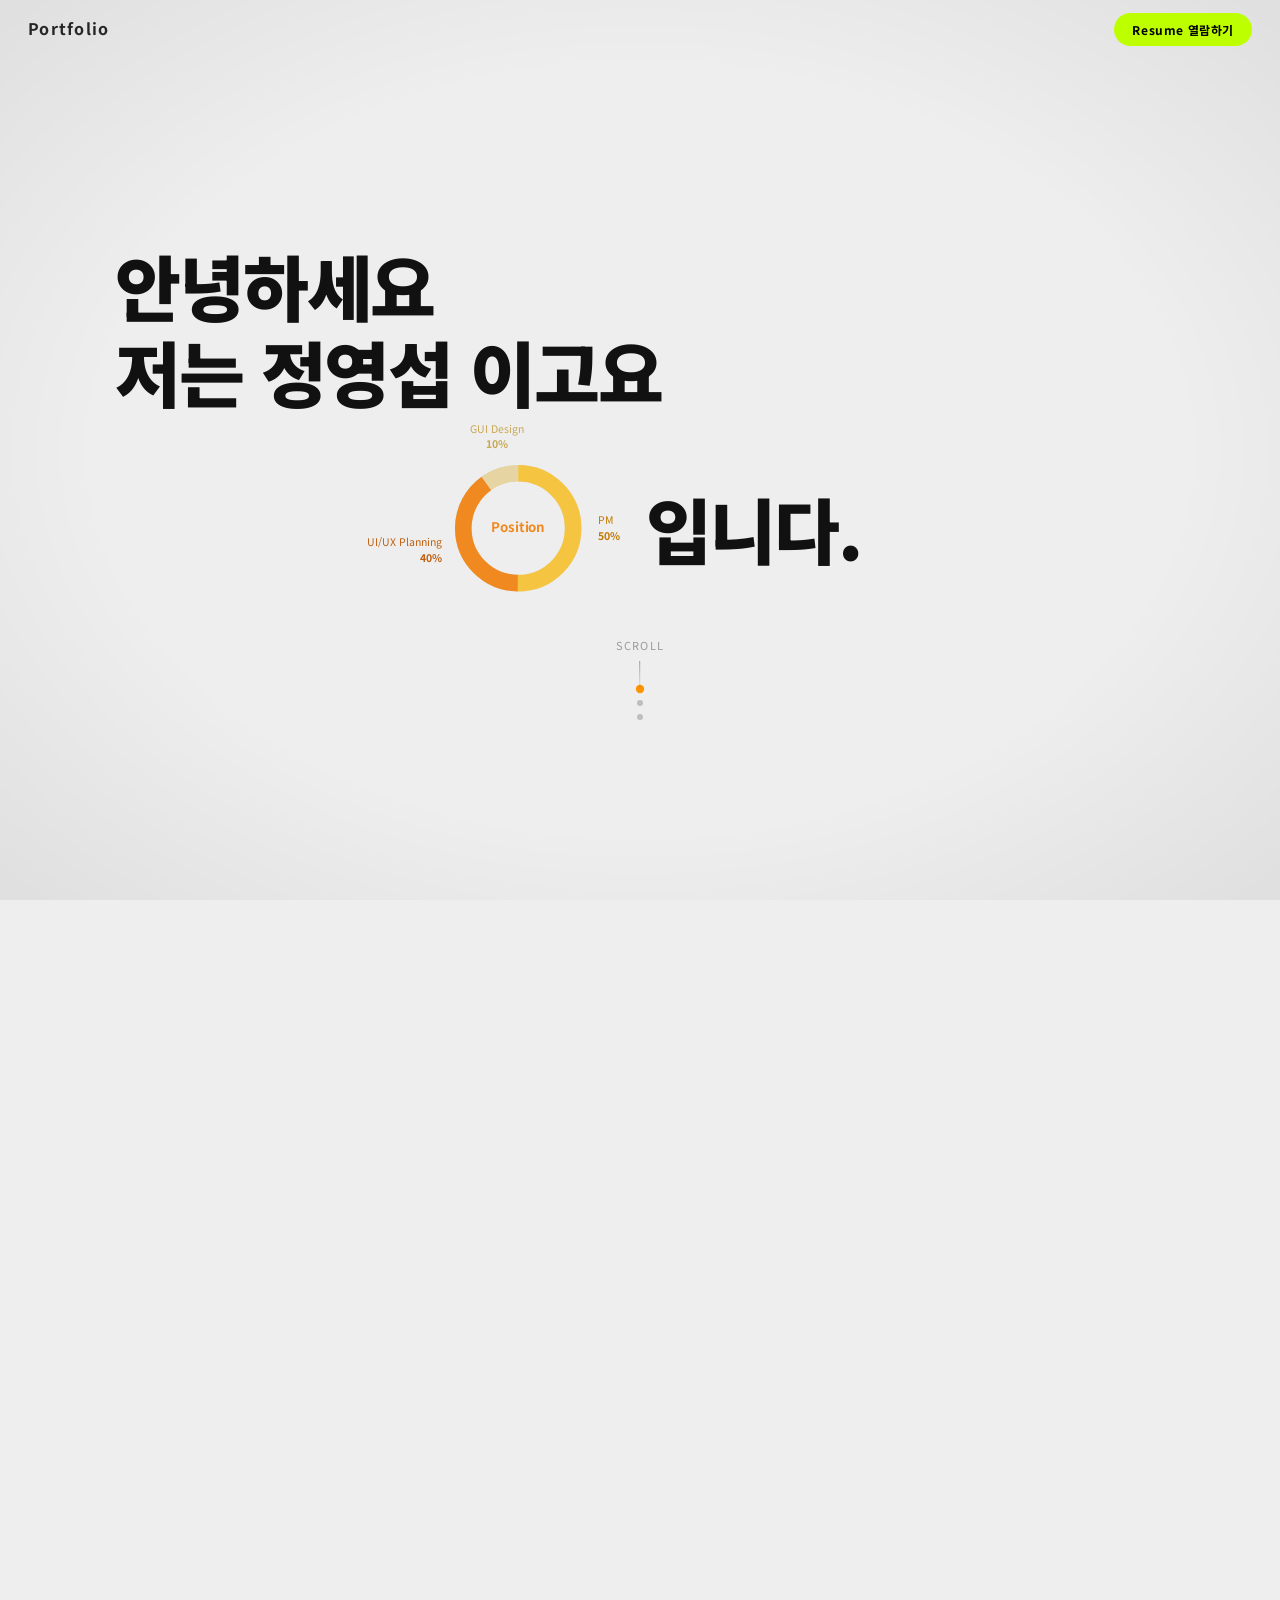
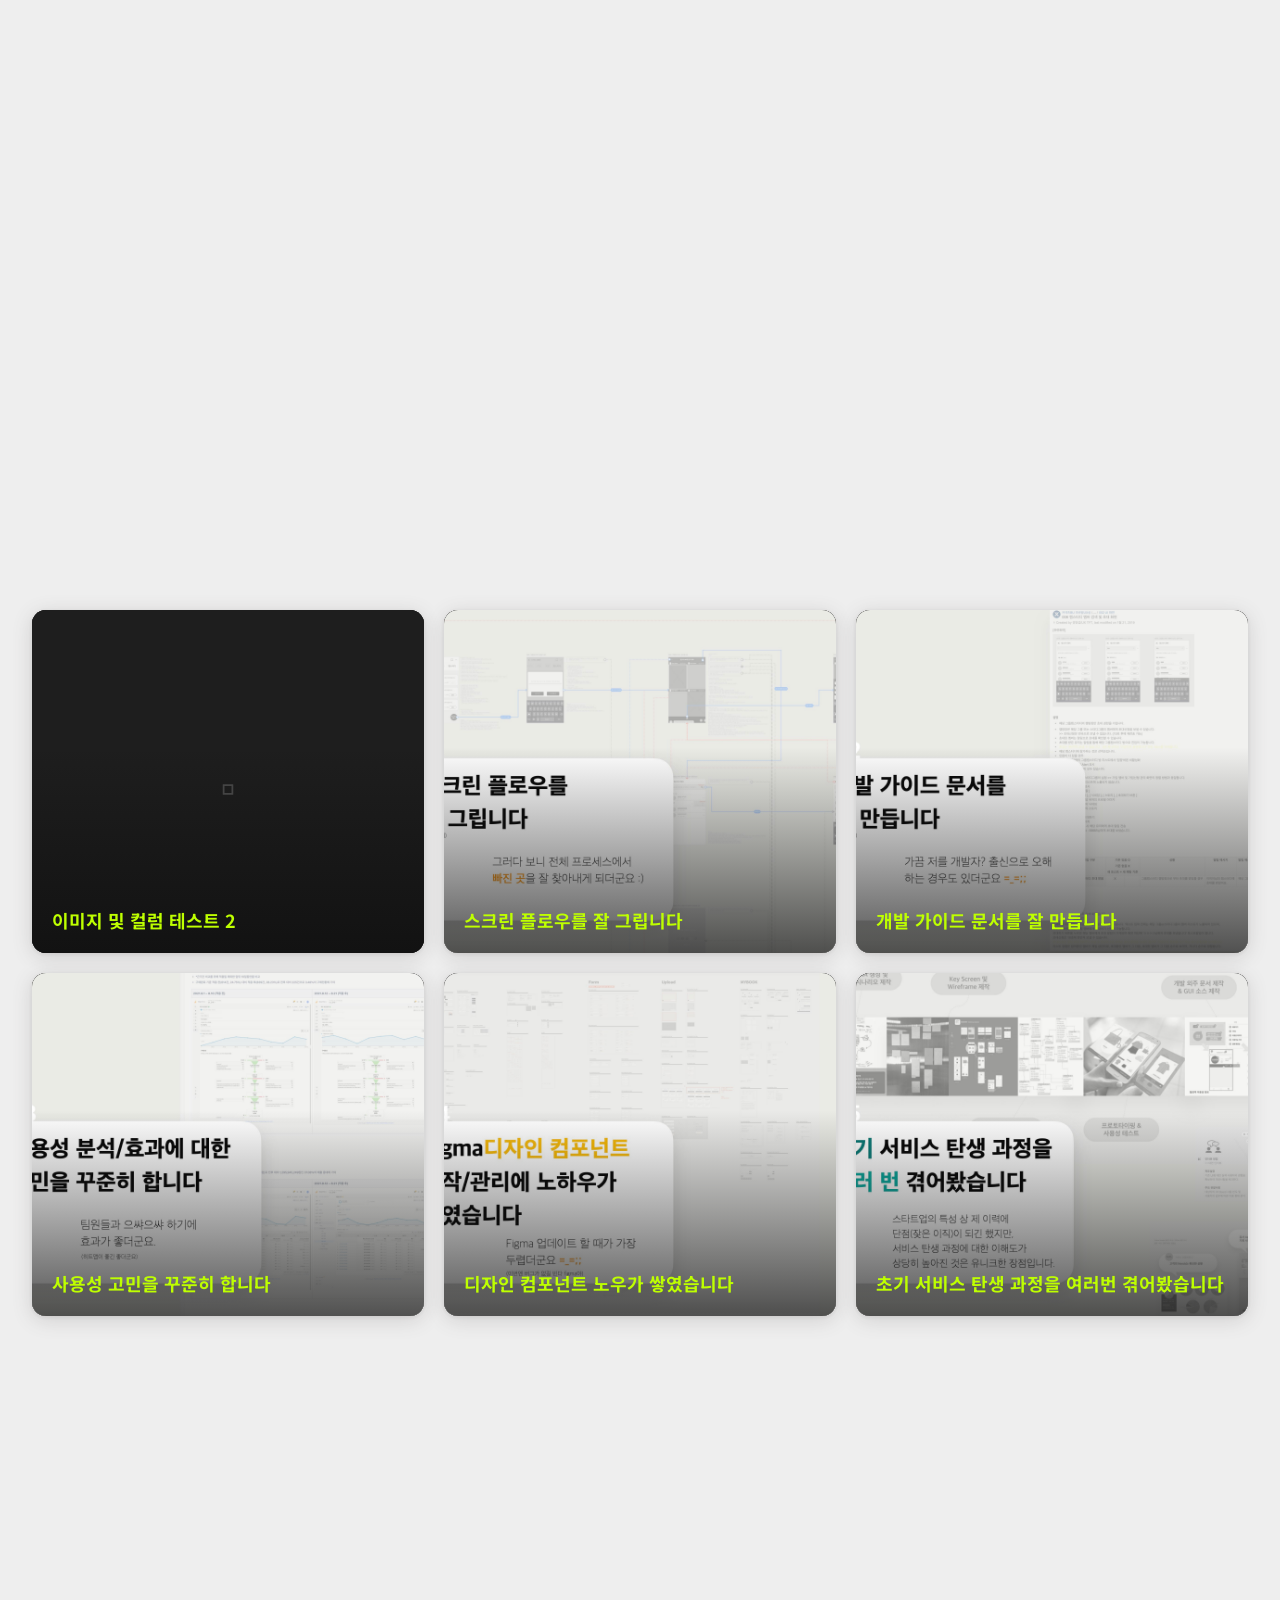
==== commit 48894b52: "개선 12: 코드 하이라이팅/줄바꿈 + Notion식 중첩 목록 + 타이포 일치 + 상단 커버 이미지 포트폴리오(공개뷰) 측 변경: - 코드 블록 syntax highlightin" ====
--- a/index.html
+++ b/index.html
@@ -7,6 +7,7 @@
   <link rel="preconnect" href="https://fonts.googleapis.com">
   <link rel="preconnect" href="https://fonts.gstatic.com" crossorigin>
   <link href="https://fonts.googleapis.com/css2?family=Noto+Sans+KR:wght@300;400;500;700;900&display=swap" rel="stylesheet">
+  <link rel="stylesheet" href="vendor/highlight-github-dark.css">
   <link rel="stylesheet" href="style.css">
 </head>
 <body>
@@ -172,6 +173,7 @@
     <span>Top</span>
   </button>
 
+  <script src="vendor/highlight.min.js"></script>
   <script src="script.js?v=9"></script>
 </body>
 </html>
--- a/vendor/highlight-github-dark.css
+++ b/vendor/highlight-github-dark.css
@@ -0,0 +1,10 @@
+pre code.hljs{display:block;overflow-x:auto;padding:1em}code.hljs{padding:3px 5px}/*!
+  Theme: GitHub Dark
+  Description: Dark theme as seen on github.com
+  Author: github.com
+  Maintainer: @Hirse
+  Updated: 2021-05-15
+
+  Outdated base version: https://github.com/primer/github-syntax-dark
+  Current colors taken from GitHub's CSS
+*/.hljs{color:#c9d1d9;background:#0d1117}.hljs-doctag,.hljs-keyword,.hljs-meta .hljs-keyword,.hljs-template-tag,.hljs-template-variable,.hljs-type,.hljs-variable.language_{color:#ff7b72}.hljs-title,.hljs-title.class_,.hljs-title.class_.inherited__,.hljs-title.function_{color:#d2a8ff}.hljs-attr,.hljs-attribute,.hljs-literal,.hljs-meta,.hljs-number,.hljs-operator,.hljs-selector-attr,.hljs-selector-class,.hljs-selector-id,.hljs-variable{color:#79c0ff}.hljs-meta .hljs-string,.hljs-regexp,.hljs-string{color:#a5d6ff}.hljs-built_in,.hljs-symbol{color:#ffa657}.hljs-code,.hljs-comment,.hljs-formula{color:#8b949e}.hljs-name,.hljs-quote,.hljs-selector-pseudo,.hljs-selector-tag{color:#7ee787}.hljs-subst{color:#c9d1d9}.hljs-section{color:#1f6feb;font-weight:700}.hljs-bullet{color:#f2cc60}.hljs-emphasis{color:#c9d1d9;font-style:italic}.hljs-strong{color:#c9d1d9;font-weight:700}.hljs-addition{color:#aff5b4;background-color:#033a16}.hljs-deletion{color:#ffdcd7;background-color:#67060c}
--- a/style.css
+++ b/style.css
@@ -97,7 +97,7 @@
   font-weight: 700;
   letter-spacing: 0.05em;
   padding: 8px 18px;
-  border-radius: var(--radius-sm);
+  border-radius: 2em;
   transition: box-shadow var(--dur) var(--ease), transform 0.15s var(--ease);
 }
 
@@ -426,7 +426,7 @@
 .card-thumb {
   position: relative;
   width: 100%;
-  aspect-ratio: 4 / 3;
+  aspect-ratio: 4 / 3.5;
   background: #1e1e1e;
   background-size: cover;
   background-position: center;
@@ -462,44 +462,33 @@
   font-size: 28px;
 }
 
+/* card-meta: 이미지 위 하단 오버레이 배치 */
 .card-meta {
+  position: absolute;
+  left: 0;
+  right: 0;
+  bottom: 0;
   padding: 18px 20px 20px;
+  z-index: 2;
+  pointer-events: none; /* 카드 클릭 영역 그대로 유지 */
 }
 
 .card-title {
-  font-size: 15px;
-  font-weight: 500;
-  color: var(--text);
+  font-size: 18px;
+  font-weight: 700;
+  color: var(--accent);
   line-height: 1.4;
-  margin-bottom: 8px;
+  margin-bottom: 0;
   display: -webkit-box;
   -webkit-line-clamp: 2;
   -webkit-box-orient: vertical;
   overflow: hidden;
 }
 
+/* card-type-badge: 숨김 (사용자 결정) */
 .card-type-badge {
-  display: inline-flex;
-  align-items: center;
-  gap: 4px;
-  font-size: 10px;
-  font-weight: 600;
-  letter-spacing: 0.08em;
-  color: var(--text-muted);
-  text-transform: uppercase;
-}
-
-.card-type-badge::before {
-  content: '';
-  display: inline-block;
-  width: 5px;
-  height: 5px;
-  border-radius: 50%;
-  background: var(--text-dim);
-}
-
-.card-type-badge.type-a::before { background: #7b9fff; }
-.card-type-badge.type-b::before { background: var(--accent); }
+  display: none;
+}
 
 /* 로딩 스피너 */
 .cards-loading {
@@ -528,8 +517,11 @@
   inset: 0;
   z-index: 200;
   display: flex;
+  flex-direction: column;
   align-items: center;
-  justify-content: center;
+  justify-content: flex-start;
+  padding-top: 0.5vh;
+  gap: 0.5vh;
   pointer-events: none;
   visibility: hidden;
 }
@@ -559,7 +551,8 @@
   position: relative;
   z-index: 1;
   width: min(97vw, 1920px);
-  height: 96vh;
+  flex: 1;
+  min-height: 0;
   background: var(--bg-popup);
   border: 1px solid var(--border);
   border-radius: var(--radius-lg);
@@ -570,7 +563,6 @@
   transform: translateY(20px) scale(0.97);
   transition: opacity var(--dur) var(--ease), transform var(--dur) var(--ease);
   box-shadow: 0 32px 80px rgba(0,0,0,0.8), 0 0 0 1px rgba(255,255,255,0.04);
-  margin-top: 4vh;
 }
 
 .popup.active .popup-panel {
@@ -581,7 +573,7 @@
 @media (max-width: 640px) {
   .popup-panel {
     width: 100vw;
-    height: 100vh;
+    height: auto;
     border-radius: 0;
     border: none;
   }
@@ -611,6 +603,145 @@
   color: var(--text);
 }
 
+/* ── 카드 목록 네비게이션 (dim 영역 위에 배치) ── */
+.popup-nav {
+  position: relative;
+  z-index: 2;
+  display: flex;
+  align-items: center;
+  width: min(97vw, 1920px);
+  height: 80px;
+  padding: 0 40px;
+  flex-shrink: 0;
+}
+
+.popup-nav-track {
+  flex: 1;
+  display: flex;
+  align-items: center;
+  gap: 8px;
+  overflow-x: auto;
+  overflow-y: visible;
+  scrollbar-width: none;
+  padding: 6px 2px;
+  scroll-behavior: smooth;
+}
+.popup-nav-track::-webkit-scrollbar { display: none; }
+
+/* 네비 아이템: 썸네일만, 크기/투명도로 활성화 구분 */
+.popup-nav-item {
+  flex-shrink: 0;
+  cursor: pointer;
+  border: 2px solid transparent;
+  border-radius: 6px;
+  background: none;
+  padding: 0;
+  opacity: 0.38;
+  user-select: none;
+  transition:
+    opacity 0.25s var(--ease),
+    border-color 0.25s var(--ease);
+}
+
+.popup-nav-item:hover:not(.active):not(.nav-loading) {
+  opacity: 0.68;
+}
+
+.popup-nav-item.active {
+  opacity: 1;
+  border-color: var(--accent);
+}
+
+.popup-nav-item.nav-loading {
+  cursor: not-allowed;
+  pointer-events: none;
+}
+
+/* 썸네일: 비활성은 작게, 활성은 크게 */
+.popup-nav-thumb {
+  position: relative;
+  border-radius: 4px;
+  background: rgba(255, 255, 255, 0.1);
+  overflow: hidden;
+  display: flex;
+  align-items: center;
+  justify-content: center;
+  width: 68px;
+  height: 48px;
+  transition: width 0.25s var(--ease), height 0.25s var(--ease);
+}
+
+.popup-nav-item.active .popup-nav-thumb {
+  width: 96px;
+  height: 68px;
+}
+
+.popup-nav-thumb img {
+  width: 100%;
+  height: 100%;
+  object-fit: cover;
+  display: block;
+}
+
+.popup-nav-thumb-placeholder {
+  font-size: 18px;
+  opacity: 0.25;
+  line-height: 1;
+}
+
+/* 썸네일 로딩 오버레이 */
+.nav-loading-overlay {
+  position: absolute;
+  inset: 0;
+  display: flex;
+  align-items: center;
+  justify-content: center;
+  background: rgba(0, 0, 0, 0.55);
+}
+
+.nav-loading-overlay::after {
+  content: '';
+  width: 14px;
+  height: 14px;
+  border: 2px solid rgba(255, 255, 255, 0.2);
+  border-top-color: var(--accent);
+  border-radius: 50%;
+  animation: spin 0.7s linear infinite;
+}
+
+/* 화살표 버튼 */
+.popup-nav-arrow {
+  position: absolute;
+  top: 50%;
+  transform: translateY(-50%);
+  width: 28px;
+  height: 28px;
+  border-radius: 50%;
+  background: rgba(20, 20, 20, 0.85);
+  border: 1px solid rgba(255,255,255,0.12);
+  color: var(--text-muted);
+  display: flex;
+  align-items: center;
+  justify-content: center;
+  cursor: pointer;
+  z-index: 1;
+  flex-shrink: 0;
+  transition: color 0.18s ease, background 0.18s ease, opacity 0.2s ease;
+}
+
+.popup-nav-arrow:hover {
+  color: var(--text);
+  background: rgba(50, 50, 50, 0.95);
+}
+
+.popup-nav-arrow.hidden {
+  opacity: 0;
+  pointer-events: none;
+}
+
+.popup-nav-prev { left: 4px; }
+.popup-nav-next { right: 4px; }
+
 /* 팝업 스크롤 영역 */
 .popup-scroll-wrap {
   flex: 1;
@@ -626,6 +757,14 @@
   pointer-events: none;
 }
 
+/* 팝업 블록 컨테이너 — 카드 전환 시 fade 트랜지션 */
+.popup-blocks {
+  transition: opacity 0.22s var(--ease);
+}
+.popup-blocks.fading {
+  opacity: 0;
+}
+
 /* 팝업 내 로딩 */
 .popup-loading {
   display: flex;
@@ -669,10 +808,10 @@
   position: relative;
   font-size: 26px;
   font-weight: 700;
-  color: var(--text);
+  color: var(--accent);
   letter-spacing: -0.02em;
   line-height: 1.3;
-  display: none;
+  display: flex;
 }
 
 /* Type B: 이미지 순차 표시 */
@@ -685,6 +824,28 @@
   width: 100%;
   height: auto;
   display: block;
+}
+
+/* 카드 커버 배너 (card-block-header 아래, card-block-body 위) */
+.card-block-cover {
+  width: 100%;
+  height: 220px;
+  overflow: hidden;
+  flex-shrink: 0;
+}
+
+.card-block-cover img {
+  width: 100%;
+  height: 100%;
+  object-fit: cover;
+  object-position: center;
+  display: block;
+}
+
+@media (max-width: 640px) {
+  .card-block-cover {
+    height: 140px;
+  }
 }
 
 /* Type A: iframe */
@@ -801,3 +962,312 @@
   display: block;
   background: #fff;
 }
+
+/* ════════════════════════════════════════════════════════════════════
+   Type M 블록 렌더링 CSS (editor.css 의 .ed-* 미러링 + L31 fix)
+
+   핵심 패턴:
+   - 컨테이너 (.m-columns, .m-img-row) 폭 1200px 고정 (16×75)
+     → col.w / row-w = n 은 sum 무관 항상 n×75px 시각 (L31)
+   - .m-figure breakout = w*75 > 760 일 때 viewport 기준 escape
+   - .m-figure.m-figure-col-item = 컬럼 안 100% 채움
+   - 캡션 overlay = hover/touch 시 노출
+═══════════════════════════════════════════════════════════════════════ */
+
+/* ── Type M 콘텐츠 컨테이너 ── */
+.type-m-content {
+  padding: 32px 40px 40px;
+  max-width: 760px;
+  margin: 0 auto;
+  font-size: 17px;
+  font-weight: 100;
+  line-height: 1.8;
+  color: var(--text, #f0f0f0);
+}
+.type-m-content.full-width {
+  max-width: none;
+  padding-left: 32px;
+  padding-right: 32px;
+}
+.type-m-content > * + * { margin-top: 10px; }
+.type-m-content > .m-h1:first-child,
+.type-m-content > .m-h2:first-child,
+.type-m-content > .m-h3:first-child { margin-top: 0; }
+
+/* ── 텍스트 블록 ── */
+.m-h1 { font-size: 28px; font-weight: 700; line-height: 1.3; margin: 24px 0 12px; }
+.m-h2 { font-size: 22px; font-weight: 700; line-height: 1.3; margin: 20px 0 10px; }
+.m-h3 { font-size: 18px; font-weight: 700; line-height: 1.4; margin: 16px 0 8px; }
+.m-p  { margin: 6px 0; word-break: keep-all; }
+.m-quote {
+  margin: 12px 0;
+  padding: 6px 16px;
+  border-left: 3px solid var(--accent, #beff00);
+  color: var(--text-muted, #aaa);
+  font-style: italic;
+}
+
+/* ── 콜아웃 ── */
+.m-callout {
+  display: flex;
+  gap: 12px;
+  padding: 14px 16px;
+  background: rgba(255,255,255,.05);
+  border: 1px solid rgba(255,255,255,.08);
+  border-radius: 6px;
+  margin: 10px 0;
+}
+.m-callout-emoji { flex-shrink: 0; font-size: 20px; line-height: 1.4; }
+.m-callout-text  { flex: 1; }
+
+/* ── 목록 ── */
+.m-ul, .m-ol { margin: 6px 0 6px 20px; padding-left: 8px; }
+.m-ul ul, .m-ol ol { margin: 4px 0; padding-left: 24px; }   /* 중첩 레벨 들여쓰기 (에디터와 동일) */
+.m-ul li, .m-ol li { margin: 4px 0; white-space: pre-line; }   /* Shift+Enter soft break(\n) 렌더 — 에디터와 일치 */
+/* ul 레벨별 불릿 순환 */
+.m-ul              { list-style-type: disc; }
+.m-ul ul           { list-style-type: circle; }
+.m-ul ul ul        { list-style-type: square; }
+.m-ul ul ul ul     { list-style-type: disc; }
+.m-ul ul ul ul ul  { list-style-type: circle; }
+/* ol 레벨별 번호 순환 (중첩 ol → 레벨별 재시작) */
+.m-ol              { list-style-type: decimal; }
+.m-ol ol           { list-style-type: lower-alpha; }
+.m-ol ol ol        { list-style-type: lower-roman; }
+.m-ol ol ol ol     { list-style-type: decimal; }
+.m-ol ol ol ol ol  { list-style-type: lower-alpha; }
+
+/* ── 구분선 ── */
+.m-divider {
+  margin: 20px 0;
+  border: none;
+  border-top: 1px solid rgba(255,255,255,.1);
+}
+
+/* ── 코드 ── */
+.m-code {
+  margin: 10px 0;
+  padding: 14px 16px;
+  background: rgba(0,0,0,.4);
+  border: 1px solid rgba(255,255,255,.08);
+  border-radius: 6px;
+  font-family: 'SF Mono', Menlo, Consolas, monospace;
+  font-size: 13px;
+  line-height: 1.5;
+  overflow-x: auto;
+  white-space: pre;
+}
+.m-code code { color: var(--text, #f0f0f0); }
+.m-code.wrap { white-space: pre-wrap; word-break: break-word; overflow-x: visible; }
+
+/* hljs(github-dark) 테마와 .m-code 박스 정합 — 테마 자체 배경/패딩 무력화, 토큰 색만 사용.
+   ※ 향후 라이트 테마 토글 시 vendor 테마 CSS 만 [data-theme] 로 스왑하면 됨. */
+.m-code code.hljs {
+  background: transparent;
+  padding: 0;
+  color: inherit;
+}
+
+/* 복사 버튼 */
+.m-code-wrap { position: relative; }
+.m-code-wrap .m-code { margin: 10px 0; }
+.m-code-copy {
+  position: absolute;
+  top: 8px;
+  right: 8px;
+  z-index: 2;
+  padding: 3px 10px;
+  font-size: 11px;
+  font-family: inherit;
+  color: var(--text, #f0f0f0);
+  background: rgba(255,255,255,.08);
+  border: 1px solid rgba(255,255,255,.15);
+  border-radius: 5px;
+  cursor: pointer;
+  opacity: 0;
+  transition: opacity .15s ease, background .15s ease;
+}
+.m-code-wrap:hover .m-code-copy,
+.m-code-copy:focus-visible { opacity: 1; }
+.m-code-copy:hover { background: rgba(255,255,255,.16); }
+.m-code-copy.copied { color: #7ee787; border-color: rgba(126,231,135,.4); }
+@media (hover: none) {
+  .m-code-copy { opacity: .85; }   /* 터치 기기: 항상 노출 */
+}
+
+/* ── YouTube ── */
+.m-youtube {
+  position: relative;
+  width: 100%;
+  aspect-ratio: 16/9;
+  margin: 12px 0;
+  border-radius: 6px;
+  overflow: hidden;
+  background: #000;
+}
+.m-youtube iframe {
+  position: absolute;
+  inset: 0;
+  width: 100%;
+  height: 100%;
+  border: 0;
+}
+.m-youtube-empty {
+  padding: 30px;
+  background: rgba(255,255,255,.05);
+  text-align: center;
+  color: var(--text-muted, #888);
+  border-radius: 6px;
+}
+
+/* ── 이미지 figure (Phase 1.5 회귀 라운드 2 최종 패턴) ──
+   width: var(--img-w) — w*75px (1~16 grid)
+   max-width: 100% — 부모 안으로 반응형
+   data-align: left/center/right margin 정렬
+   .m-figure-breakout: w*75>760 일 때 viewport 기준 escape
+═══════════════════════════════════════════════════════════════ */
+.m-figure {
+  position: relative;
+  width: var(--img-w, 100%);
+  max-width: 100%;
+  margin: 16px auto;       /* 기본 가운데 */
+  border-radius: 6px;
+  overflow: hidden;
+}
+.m-figure img {
+  display: block;
+  width: 100%;
+  height: auto;
+  border-radius: 6px;
+}
+.m-figure[data-align="left"]   { margin-left: 0;    margin-right: auto; }
+.m-figure[data-align="center"] { margin-left: auto; margin-right: auto; }
+.m-figure[data-align="right"]  { margin-left: auto; margin-right: 0;    }
+/* w=16 일 땐 align 의미 없음 → 항상 가운데 */
+.m-figure[data-w="16"] { margin-left: auto; margin-right: auto; }
+
+/* breakout: 760px 초과 시 컨테이너 밖으로 시각적 확장 (항상 가운데) */
+.m-figure.m-figure-breakout {
+  position: relative;
+  left: 50%;
+  transform: translateX(-50%);
+  max-width: calc(100vw - 80px);
+  margin-left: 0;
+  margin-right: 0;
+}
+/* 전체너비 ON + w=16 → 컨테이너 100% (escape padding) */
+.type-m-content.full-width .m-figure[data-w="16"] {
+  position: relative;
+  left: auto;
+  transform: none;
+  width: calc(100% + 64px);
+  max-width: calc(100% + 64px);
+  margin-left: -32px;
+  margin-right: -32px;
+}
+
+/* 캡션 overlay — hover / touch 시 표시 */
+.m-figure figcaption.m-img-caption {
+  position: absolute;
+  left: 0;
+  right: 0;
+  bottom: 0;
+  background: linear-gradient(to top, rgba(0,0,0,.75) 0%, rgba(0,0,0,.55) 60%, rgba(0,0,0,0) 100%);
+  color: #fff;
+  font-size: 13px;
+  line-height: 1.5;
+  text-align: left;
+  padding: 28px 14px 10px;
+  margin: 0;
+  opacity: 0;
+  transition: opacity .15s;
+  pointer-events: none;
+}
+@media (hover: hover) {
+  .m-figure:hover figcaption.m-img-caption { opacity: 1; }
+}
+.m-figure.is-hovered figcaption.m-img-caption,
+.m-figure.caption-shown figcaption.m-img-caption { opacity: 1; }
+/* w ≤ 2 (≤150px) — 캡션 숨김 */
+.m-figure figcaption.m-img-caption.caption-hidden { display: none; }
+
+/* ── 컬럼 컨테이너 — 항상 16×75px (1200px) 폭 고정 (L31) ──
+   col.w = n 은 sum 무관 n×75px 시각 일관성
+   합 < 16 이면 cols 가 컨테이너 일부만 차지 + justify-content 가운데 정렬
+═══════════════════════════════════════════════════════════════ */
+.m-columns {
+  display: flex;
+  gap: 12px;
+  align-items: flex-start;
+  justify-content: center;
+  position: relative;
+  left: 50%;
+  transform: translateX(-50%);
+  width: calc(16 * 75px);            /* 1200px 고정 */
+  max-width: calc(100vw - 80px);
+  margin: 8px 0;
+}
+/* 전체너비 ON → 컨테이너 100% (에디터 fullwidth 와 동일 패턴) */
+.type-m-content.full-width .m-columns {
+  position: static;
+  left: auto;
+  transform: none;
+  width: 100%;
+  max-width: none;
+  margin: 8px 0;
+}
+.m-column {
+  min-width: 0;
+  flex-shrink: 0;
+}
+/* 컬럼 내부 이미지 — 컬럼 폭 100% 채움 */
+.m-figure.m-figure-col-item {
+  width: 100% !important;
+  max-width: 100%;
+  margin: 0 auto;
+  --img-w: 100%;
+}
+.m-figure.m-figure-col-item img {
+  width: 100%;
+  height: auto;
+}
+/* 컬럼 안 figure 의 breakout / fullwidth 효과 취소 (figure 폭이 컬럼 밖으로 안 튀어나가게) */
+.m-column .m-figure.m-figure-breakout,
+.type-m-content.full-width .m-column .m-figure,
+.type-m-content.full-width .m-column .m-figure[data-w="16"] {
+  left: auto;
+  transform: none;
+  max-width: 100%;
+  width: 100%;
+  margin-left: 0;
+  margin-right: 0;
+}
+
+/* ── 모바일 (≤640px) — 핸들 X, 컬럼/breakout 무효 ── */
+@media (max-width: 640px) {
+  .m-figure.m-figure-breakout {
+    left: auto !important;
+    transform: none !important;
+    max-width: 100% !important;
+    margin-left: 0 !important;
+    margin-right: 0 !important;
+  }
+  .m-columns {
+    flex-direction: column;
+    position: static !important;
+    left: auto !important;
+    transform: none !important;
+    width: 100% !important;
+    max-width: 100% !important;
+    margin-left: 0 !important;
+    margin-right: 0 !important;
+  }
+  .m-column { width: 100% !important; }
+  .type-m-content.full-width .m-figure[data-w="16"] {
+    width: 100% !important;
+    max-width: 100% !important;
+    margin: 0 !important;
+    left: auto !important;
+    transform: none !important;
+  }
+}
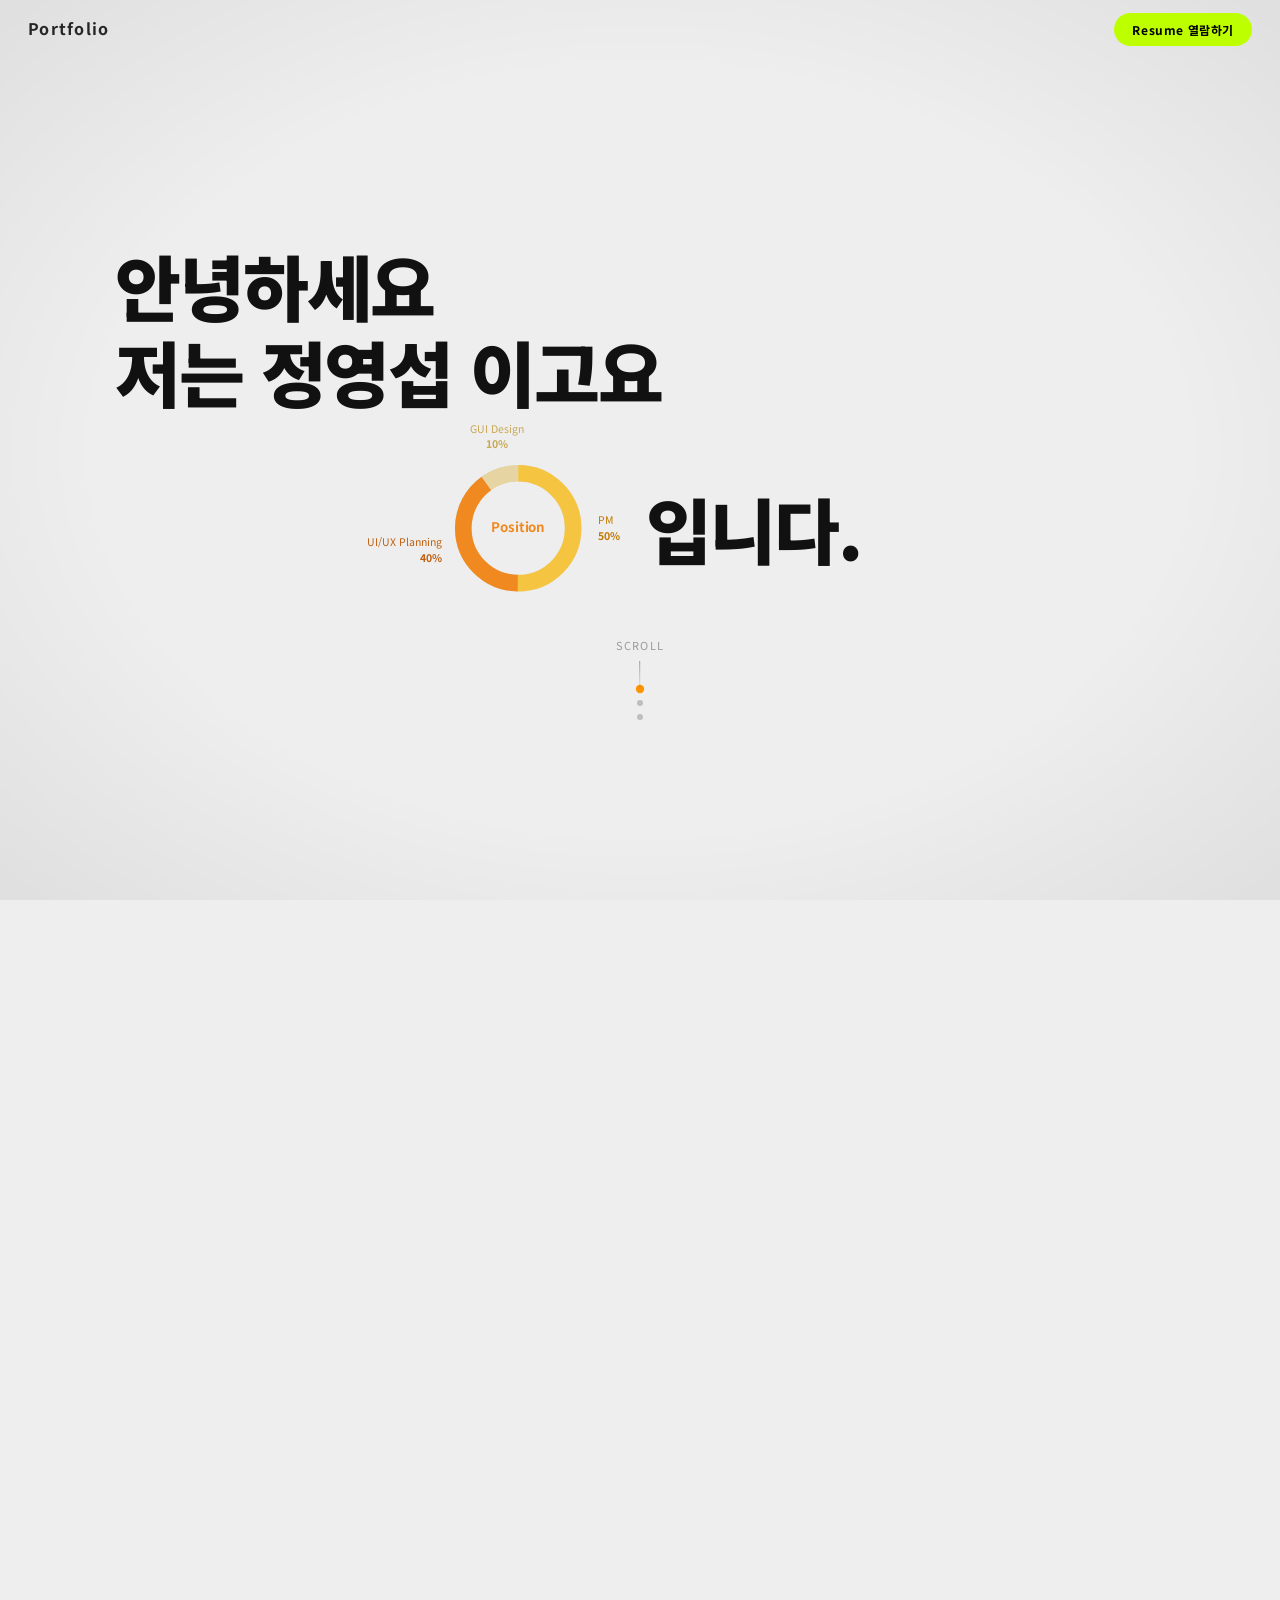
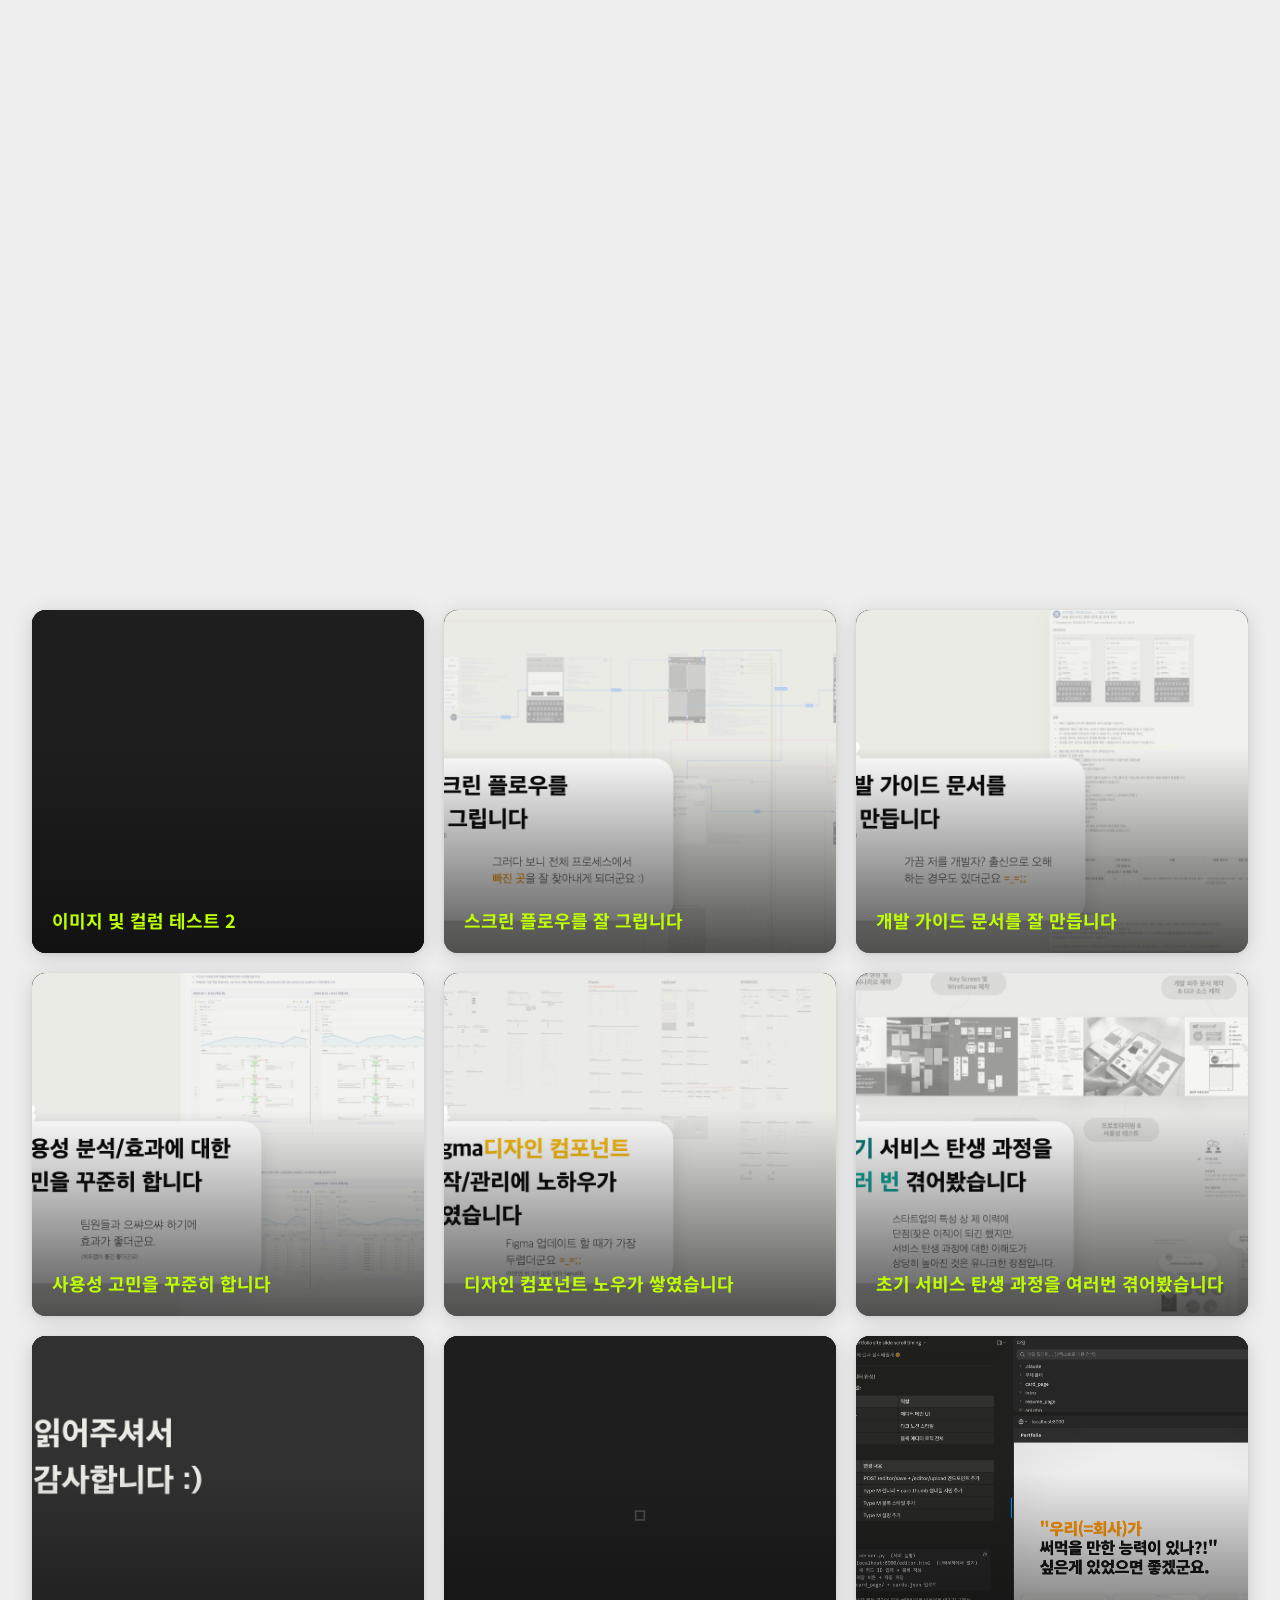
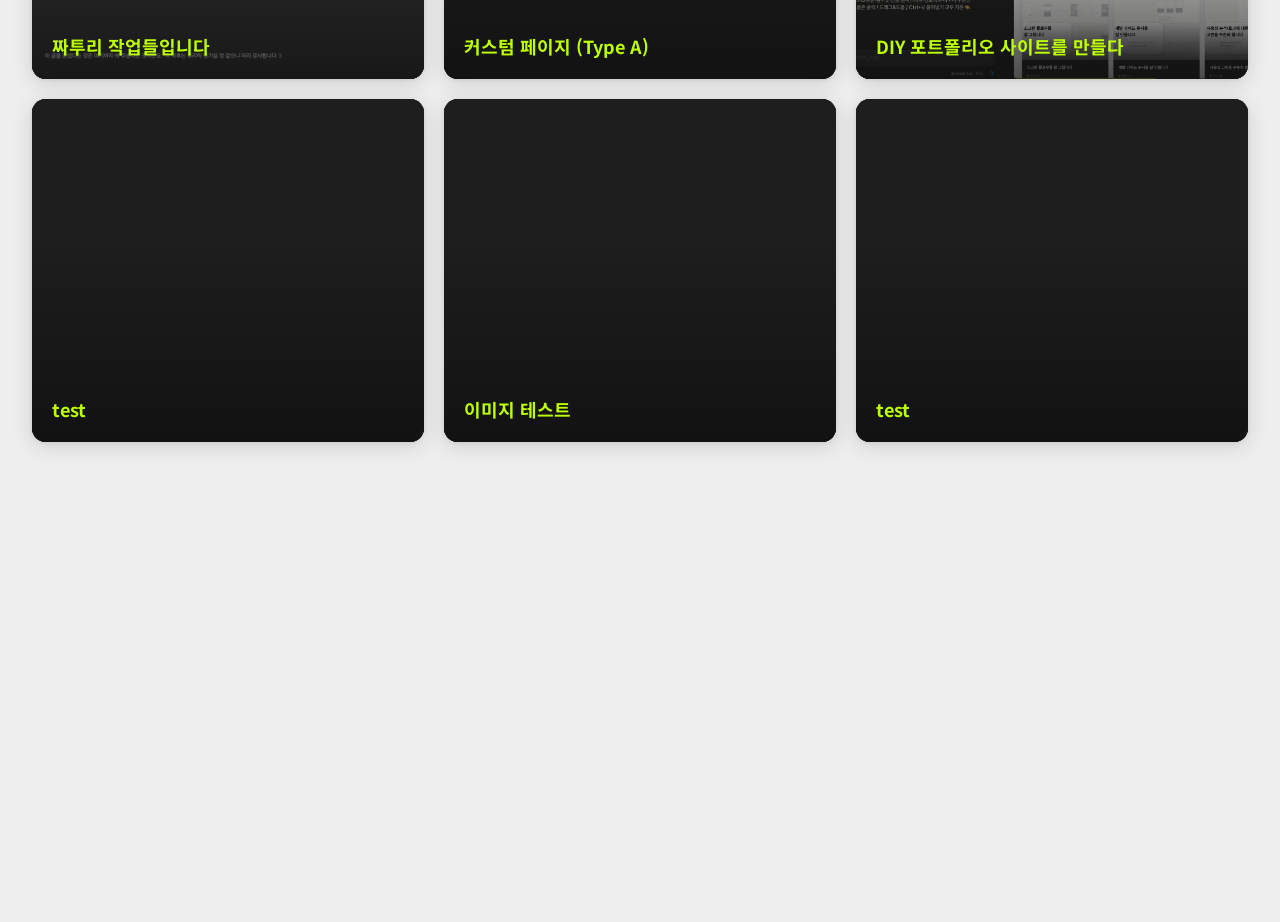
==== commit 9c9dcdea: "E13: Type M 렌더를 render-shared.js 로 추출 (포폴·에디터 미리보기 공유) - script.js 의 렌더 함수 11개(renderMBlock/renderMI" ====
--- a/index.html
+++ b/index.html
@@ -174,6 +174,7 @@
   </button>
 
   <script src="vendor/highlight.min.js"></script>
+  <script src="render-shared.js"></script>
   <script src="script.js?v=9"></script>
 </body>
 </html>
--- a/style.css
+++ b/style.css
@@ -976,7 +976,7 @@
 
 /* ── Type M 콘텐츠 컨테이너 ── */
 .type-m-content {
-  padding: 32px 40px 40px;
+  padding: 32px 28px 40px;
   max-width: 760px;
   margin: 0 auto;
   font-size: 17px;
@@ -995,10 +995,18 @@
 .type-m-content > .m-h3:first-child { margin-top: 0; }
 
 /* ── 텍스트 블록 ── */
-.m-h1 { font-size: 28px; font-weight: 700; line-height: 1.3; margin: 24px 0 12px; }
-.m-h2 { font-size: 22px; font-weight: 700; line-height: 1.3; margin: 20px 0 10px; }
-.m-h3 { font-size: 18px; font-weight: 700; line-height: 1.4; margin: 16px 0 8px; }
-.m-p  { margin: 6px 0; word-break: keep-all; }
+.m-h1 { font-size: 28px; font-weight: 700; line-height: 1.3; margin: 24px 0 12px; padding: 3px 12px; }
+.m-h2 { font-size: 22px; font-weight: 700; line-height: 1.3; margin: 20px 0 10px; padding: 3px 12px; }
+.m-h3 { font-size: 18px; font-weight: 700; line-height: 1.4; margin: 16px 0 8px; padding: 3px 12px; }
+.m-p  { margin: 6px 0; word-break: keep-all; padding: 3px 12px; }
+.m-columns .m-h1 { padding-left: 6px; padding-right: 6px; }
+.m-columns .m-h2 { padding-left: 6px; padding-right: 6px; }
+.m-columns .m-h3 { padding-left: 6px; padding-right: 6px; }
+.m-columns .m-p { padding-left: 6px; padding-right: 6px; }
+/* 인라인 bold: 에디터 .ed-text b/strong → 700 규칙과 일치 (UA 기본값 의존 제거) */
+.m-h1 b, .m-h1 strong, .m-h2 b, .m-h2 strong, .m-h3 b, .m-h3 strong,
+.m-p b, .m-p strong, .m-quote b, .m-quote strong,
+.m-callout-text b, .m-callout-text strong { font-weight: 700; }
 .m-quote {
   margin: 12px 0;
   padding: 6px 16px;
@@ -1207,6 +1215,9 @@
   max-width: calc(100vw - 80px);
   margin: 8px 0;
 }
+.m-columns[data-align="left"]   { justify-content: flex-start; }
+.m-columns[data-align="center"] { justify-content: center; }
+.m-columns[data-align="right"]  { justify-content: flex-end; }
 /* 전체너비 ON → 컨테이너 100% (에디터 fullwidth 와 동일 패턴) */
 .type-m-content.full-width .m-columns {
   position: static;
